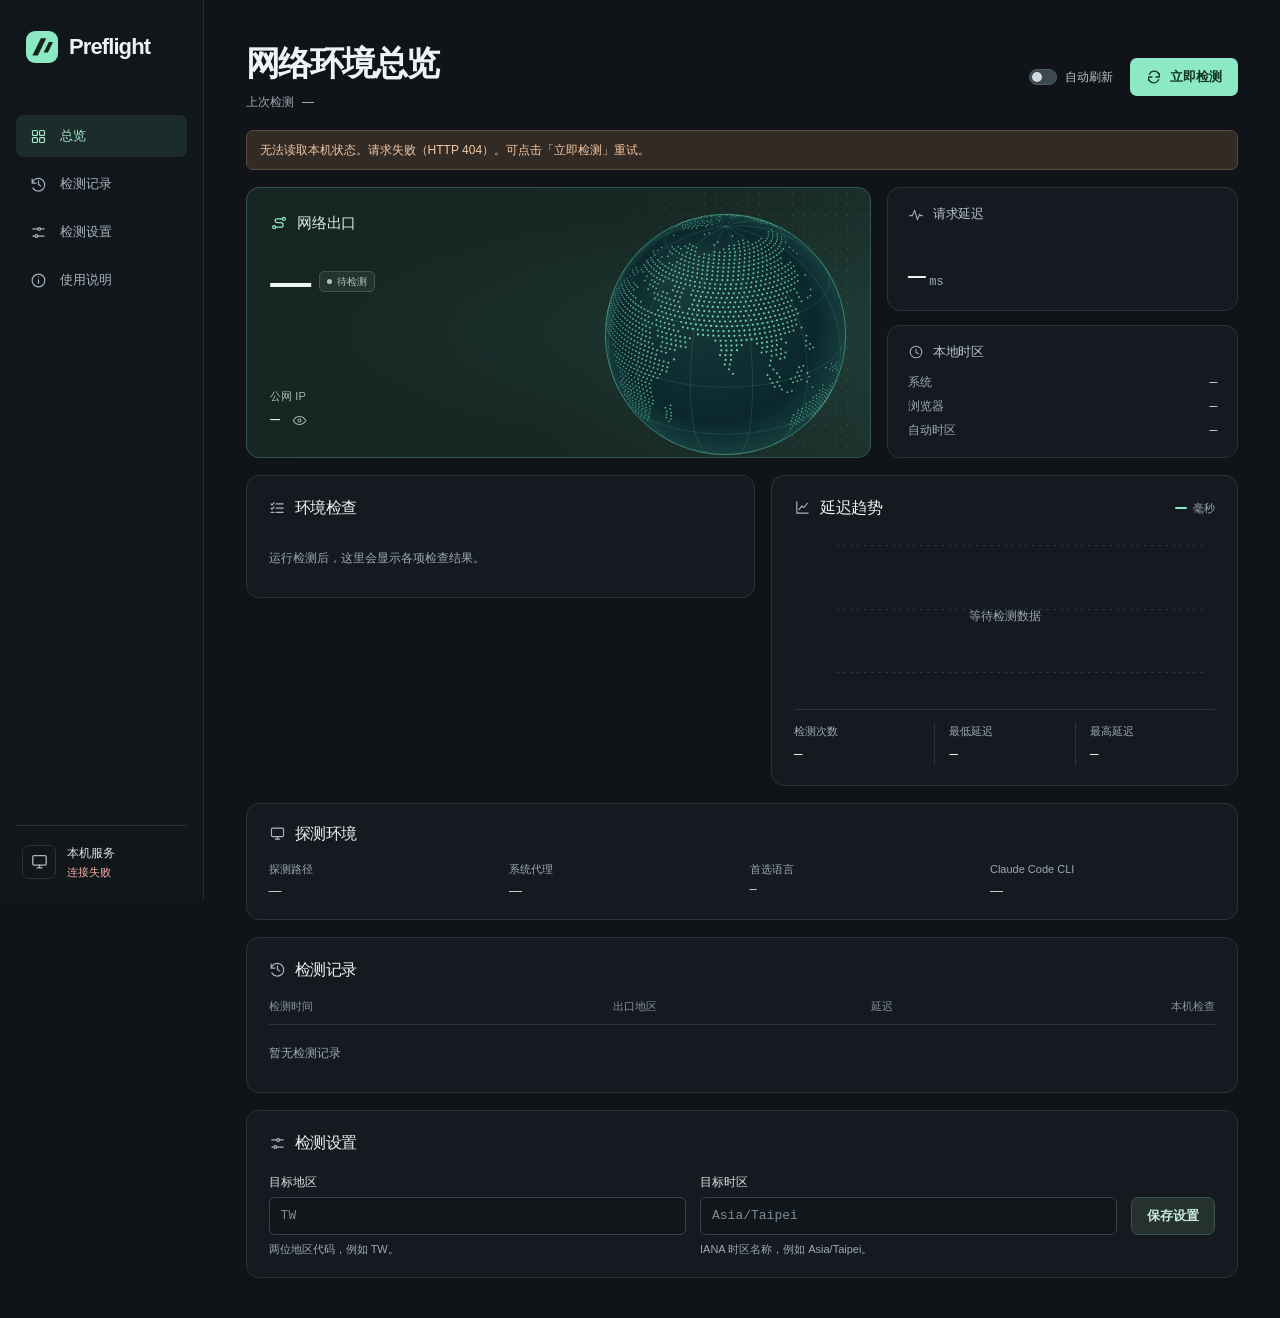
==== preflight/static/index.html @ b9a5bc76 "Build local macOS network preflight dashboard and project site" ====
<!doctype html>
<html lang="zh-Hans">
<head>
  <meta charset="utf-8">
  <meta name="viewport" content="width=device-width, initial-scale=1">
  <meta name="color-scheme" content="dark">
  <meta name="theme-color" content="#101418">
  <title>Preflight · 网络环境总览</title>
  <link rel="stylesheet" href="styles.css">
  <script src="globe.js" defer></script>
  <script src="app.js" defer></script>
</head>
<body>
<a class="skip-link" href="#overview">跳到总览</a>
<svg xmlns="http://www.w3.org/2000/svg" class="icon-defs" aria-hidden="true" focusable="false">
  <defs>
    <symbol id="i-mark" viewBox="0 0 32 32"><path d="M5 25.7 14.7 6h6.2l-9.6 19.7Zm12.9-3.3 5.9-12h4.8l-5.8 12Z" fill="currentColor"/></symbol>
    <symbol id="i-grid" viewBox="0 0 24 24"><rect x="3.5" y="3.5" width="7" height="7" rx="1.5"/><rect x="13.5" y="3.5" width="7" height="7" rx="1.5"/><rect x="3.5" y="13.5" width="7" height="7" rx="1.5"/><rect x="13.5" y="13.5" width="7" height="7" rx="1.5"/></symbol>
    <symbol id="i-history" viewBox="0 0 24 24"><path d="M3.1 10a9 9 0 1 1 .9 6.8M3 4.5V10h5.5M12 7v5l3 2"/></symbol>
    <symbol id="i-tune" viewBox="0 0 24 24"><path d="M4 7h7m4 0h5M4 17h3m4 0h9"/><circle cx="13" cy="7" r="2"/><circle cx="9" cy="17" r="2"/></symbol>
    <symbol id="i-refresh" viewBox="0 0 24 24"><path d="M20 7v5h-5M4 17v-5h5"/><path d="M5 8a8 8 0 0 1 13.4-2l1.6 2M19 16A8 8 0 0 1 5.6 18L4 16"/></symbol>
    <symbol id="i-route" viewBox="0 0 24 24"><circle cx="5.5" cy="17.5" r="2"/><circle cx="18.5" cy="6.5" r="2"/><path d="M7.5 17.5h7a3 3 0 0 0 0-6h-5a2.5 2.5 0 0 1 0-5h7"/></symbol>
    <symbol id="i-pulse" viewBox="0 0 24 24"><path d="M2.5 13h4L10 5l4 14 3.5-8 1.5 2h2.5"/></symbol>
    <symbol id="i-time" viewBox="0 0 24 24"><circle cx="12" cy="12" r="8.7"/><path d="M12 7.5v5l3.4 2"/></symbol>
    <symbol id="i-monitor" viewBox="0 0 24 24"><rect x="3.5" y="4.5" width="17" height="12" rx="1.7"/><path d="M9 20h6m-3-3.5V20"/></symbol>
    <symbol id="i-list" viewBox="0 0 24 24"><path d="m3 7 1.4 1.5L7 5m3 2h10M3 13l1.4 1.5L7 11m3 2h10M3 19h4m3 0h10"/></symbol>
    <symbol id="i-chart" viewBox="0 0 24 24"><path d="M4 4v16h16M7 15l4-5 3 2 5-6"/></symbol>
    <symbol id="i-eye" viewBox="0 0 24 24"><path d="M2 12s3.5-6.5 10-6.5S22 12 22 12s-3.5 6.5-10 6.5S2 12 2 12Z"/><circle cx="12" cy="12" r="2.5"/></symbol>
    <symbol id="i-eye-off" viewBox="0 0 24 24"><path d="m3 3 18 18M10.6 5.6c.5-.1.9-.1 1.4-.1 6.5 0 10 6.5 10 6.5a19 19 0 0 1-3.1 3.9M6 6.9A20 20 0 0 0 2 12s3.5 6.5 10 6.5c1.9 0 3.5-.5 5-1.4"/></symbol>
    <symbol id="i-info" viewBox="0 0 24 24"><circle cx="12" cy="12" r="9"/><path d="M12 11v5m0-9v.2"/></symbol>
    <symbol id="i-chevron" viewBox="0 0 24 24"><path d="m9 6 6 6-6 6"/></symbol>
  </defs>
</svg>

<div class="shell">
  <aside class="sidebar" aria-label="主侧栏">
    <a href="#overview" class="brand" aria-label="Preflight 总览">
      <span class="brand-mark"><svg aria-hidden="true"><use href="#i-mark"/></svg></span>
      <span>Preflight</span>
    </a>
    <nav class="primary-nav" aria-label="主导航">
      <a class="nav-link is-active" href="#overview" aria-current="location"><svg class="icon" aria-hidden="true"><use href="#i-grid"/></svg><span>总览</span></a>
      <a class="nav-link" href="#history"><svg class="icon" aria-hidden="true"><use href="#i-history"/></svg><span>检测记录</span></a>
      <a id="settings-button" class="nav-link" href="#settings"><svg class="icon" aria-hidden="true"><use href="#i-tune"/></svg><span>检测设置</span></a>
      <a class="nav-link about-link" href="/about/"><svg class="icon" aria-hidden="true"><use href="#i-info"/></svg><span>使用说明</span></a>
    </nav>
    <div class="local-state"><span class="local-icon"><svg class="icon" aria-hidden="true"><use href="#i-monitor"/></svg></span><div><strong>本机服务</strong><span id="service-state" role="status">等待连接</span></div></div>
  </aside>
  <main class="content" id="overview" tabindex="-1">
    <div class="page-intro">
      <div class="headline"><h1>网络环境总览</h1><p class="updated">上次检测 <time id="last-updated">—</time></p></div>
      <div class="intro-actions">
        <label class="switch-control" for="auto-refresh"><input type="checkbox" id="auto-refresh" role="switch"><span class="switch-track" aria-hidden="true"></span><span>自动刷新</span></label>
        <button id="refresh-button" class="button primary-button" type="button"><svg class="icon" aria-hidden="true"><use href="#i-refresh"/></svg><span>立即检测</span></button>
      </div>
    </div>

    <p id="app-notice" class="app-notice" role="alert" hidden></p>
    <div class="metrics-grid">
      <section class="exit-card panel" aria-labelledby="exit-heading">
        <div class="hero-copy">
          <h2 id="exit-heading" class="card-title"><svg class="icon" aria-hidden="true"><use href="#i-route"/></svg>网络出口</h2>
          <div class="exit-reading"><div id="exit-country" class="country-value">—</div><span id="hero-status" class="status-pill" data-tone="neutral">待检测</span></div>
          <div class="ip-block"><span class="field-caption">公网 IP</span><div class="ip-line"><span id="exit-ip">—</span><button id="ip-toggle" type="button" class="icon-button" aria-label="显示完整 IP" aria-pressed="false" title="显示或隐藏完整 IP"><svg class="icon eye-open" aria-hidden="true"><use href="#i-eye"/></svg><svg class="icon eye-closed" aria-hidden="true"><use href="#i-eye-off"/></svg></button></div></div>
          <p id="exit-detail" class="exit-detail"></p>
        </div>
        <div class="globe-wrap"><canvas id="route-globe" width="280" height="230" role="img" aria-label="网络出口的参考位置"></canvas></div>
      </section>
      <div class="side-metrics">
        <section class="small-metric panel latency-panel" aria-labelledby="latency-heading">
          <h2 id="latency-heading" class="card-title"><svg class="icon" aria-hidden="true"><use href="#i-pulse"/></svg>请求延迟</h2>
          <div class="latency-line"><div class="metric-reading"><strong id="latency-value">—</strong><span>ms</span></div><small id="latency-detail"></small></div>
        </section>
        <section class="small-metric panel time-panel" aria-labelledby="time-heading">
          <h2 id="time-heading" class="card-title"><svg class="icon" aria-hidden="true"><use href="#i-time"/></svg>本地时区</h2>
          <dl class="zone-grid"><div><dt>系统</dt><dd id="system-timezone">—</dd></div><div><dt>浏览器</dt><dd id="browser-timezone">—</dd></div><div><dt>自动时区</dt><dd id="auto-timezone">—</dd></div></dl>
        </section>
      </div>
    </div>

    <div class="analysis-grid">
      <section class="panel result-panel" aria-labelledby="checks-heading">
        <div class="panel-heading"><h2 id="checks-heading" class="section-title"><svg class="icon" aria-hidden="true"><use href="#i-list"/></svg>环境检查</h2><span id="checks-summary" class="panel-meta" aria-live="polite"></span></div>
        <div id="checks-list" class="checks-list"><p class="empty-copy">运行检测后，这里会显示各项检查结果。</p></div>
      </section>
      <section class="panel trend-panel" aria-labelledby="trend-heading">
        <div class="panel-heading"><h2 id="trend-heading" class="section-title"><svg class="icon" aria-hidden="true"><use href="#i-chart"/></svg>延迟趋势</h2><span class="chart-key">毫秒</span></div>
        <div class="chart-wrap"><canvas id="history-chart" width="600" height="185" role="img" aria-label="历史请求延迟趋势，详细数据见检测记录"></canvas><span id="history-empty" class="chart-empty">等待检测数据</span></div>
        <dl class="chart-stats"><div><dt>检测次数</dt><dd id="history-count">—</dd></div><div><dt>最低延迟</dt><dd id="history-low">—</dd></div><div><dt>最高延迟</dt><dd id="history-high">—</dd></div></dl>
      </section>
    </div>

    <section class="panel context-panel" aria-labelledby="context-heading">
      <div class="panel-heading"><h2 id="context-heading" class="section-title"><svg class="icon" aria-hidden="true"><use href="#i-monitor"/></svg>探测环境</h2></div>
      <dl class="context-grid"><div><dt>探测路径</dt><dd id="route-detail">—</dd></div><div><dt>系统代理</dt><dd id="proxy-detail">—</dd></div><div><dt>首选语言</dt><dd id="language-detail">—</dd></div><div><dt>Claude Code CLI</dt><dd id="cli-detail">—</dd></div></dl>
    </section>
    <section id="history" class="panel history-panel" aria-labelledby="history-heading">
      <div class="panel-heading"><h2 id="history-heading" class="section-title"><svg class="icon" aria-hidden="true"><use href="#i-history"/></svg>检测记录</h2><span id="history-summary" class="panel-meta"></span></div>
      <div class="history-table"><div class="history-table-head" aria-hidden="true"><span>检测时间</span><span>出口地区</span><span>延迟</span><span>本机检查</span></div><div id="history-list" aria-label="检测记录"><p class="empty-copy">暂无检测记录</p></div></div>
    </section>
    <section id="settings" class="panel settings-panel" aria-labelledby="settings-heading">
      <div class="panel-heading"><h2 id="settings-heading" class="section-title"><svg class="icon" aria-hidden="true"><use href="#i-tune"/></svg>检测设置</h2></div>
      <form id="settings-form" class="settings-form">
        <div class="form-field"><label for="target-input">目标地区</label><input id="target-input" name="country" maxlength="2" pattern="[A-Za-z]{2}" placeholder="TW" autocomplete="off" autocapitalize="characters" spellcheck="false" required aria-describedby="country-help"><small id="country-help">两位地区代码，例如 TW。</small></div>
        <div class="form-field"><label for="timezone-input">目标时区</label><input id="timezone-input" name="timezone" placeholder="Asia/Taipei" autocomplete="off" autocapitalize="off" spellcheck="false" required aria-describedby="timezone-help"><small id="timezone-help">IANA 时区名称，例如 Asia/Taipei。</small></div>
        <button class="button secondary-button" type="submit">保存设置</button>
      </form>
      <p id="settings-status" class="settings-status" role="status"></p>
    </section>
  </main>
</div>
</body>
</html>
---- preflight/static/styles.css ----
:root {
  color-scheme: dark;
  --surface: #151a20;
  --canvas: #101419;
  --border: #2a323a;
  --muted: #9ca9b3;
  --faint: #85929e;
  --ink: #edf2f3;
  --mint: #8ce8c5;
  --cyan: #81c9d4;
  --mono: "SFMono-Regular", "SF Mono", Menlo, Consolas, monospace;
  --sans: Inter, -apple-system, BlinkMacSystemFont, "PingFang SC", "Microsoft YaHei", sans-serif;
}
* { box-sizing: border-box; }
[hidden] { display: none !important; }
html { min-width: 300px; scroll-behavior: smooth; scroll-padding: 24px; }
body { margin: 0; background: var(--canvas); color: var(--ink); font-family: var(--sans); font-size: 14px; line-height: 1.5; -webkit-font-smoothing: antialiased; }
a { color: inherit; text-decoration: none; }
button, input { font: inherit; }
button, label[for="auto-refresh"] { -webkit-tap-highlight-color: transparent; }
button { cursor: pointer; }
button:disabled { cursor: progress; opacity: .58; }
:focus-visible { outline: 2px solid var(--mint); outline-offset: 4px; }
h1, h2, p, dl, dd { margin: 0; }
::selection { background: #83dfc3; color: #101a17; }
.skip-link { position: fixed; z-index: 99; top: 10px; left: 12px; padding: 6px 15px; color: #11261e; background: var(--mint); transform: translateY(-160%); border-radius: 4px; }
.skip-link:focus { transform: translateY(0); }
.icon-defs { position: absolute; width: 0; height: 0; overflow: hidden; }
.icon { display: inline-block; width: 19px; height: 19px; flex: 0 0 auto; fill: none; stroke: currentColor; stroke-width: 1.65; stroke-linecap: round; stroke-linejoin: round; }
.shell { min-height: 100vh; display: grid; grid-template-columns: 204px minmax(0, 1fr); align-items: start; }
.sidebar { position: sticky; top: 0; display: flex; flex-direction: column; height: 100vh; height: 100dvh; padding: 31px 16px 20px; background: #11161b; border-right: 1px solid #262e35; }
.brand { display: inline-flex; align-items: center; align-self: flex-start; gap: 11px; padding-left: 10px; font-size: 22px; font-weight: 690; letter-spacing: -.9px; line-height: 32px; }
.brand-mark { display: grid; width: 32px; height: 32px; place-items: center; color: #15251e; background: var(--mint); border-radius: 9px; }
.brand-mark svg { width: 28px; height: 28px; }
.primary-nav { display: grid; gap: 6px; margin-top: 52px; }
.nav-link { position: relative; display: flex; align-items: center; gap: 13px; min-height: 42px; padding: 10px 14px; border-radius: 7px; color: #a7b3bc; font-size: 13px; font-weight: 510; transition: background .15s, color .15s; }
.nav-link .icon { width: 17px; height: 17px; }
.nav-link:hover { color: var(--ink); background: #1a2127; }
.nav-link[aria-current="location"], .nav-link[aria-current="page"], .nav-link.is-active { background: #1c2c2a; color: #a1ecd1; }
.local-state { display: flex; gap: 11px; align-items: center; margin-top: auto; padding: 18px 6px 0; border-top: 1px solid var(--border); }
.local-icon { display: grid; place-items: center; width: 34px; height: 34px; border: 1px solid var(--border); border-radius: 7px; color: #aab7bc; }
.local-state strong, .local-state div > span { display: block; }
.local-state strong { font-size: 12px; font-weight: 550; color: #dbe2e5; }
.local-state div > span { color: var(--muted); font-size: 11px; margin-top: 2px; }
.content { width: 100%; max-width: 1570px; margin: 0 auto; padding: 43px clamp(22px, 3.25vw, 57px) 46px; min-width: 0; }
.page-intro { display: flex; justify-content: space-between; align-items: center; gap: 18px; margin-bottom: 27px; }
h1 { font-size: clamp(28px, 2.65vw, 40px); font-weight: 615; letter-spacing: -.055em; line-height: 1.22; }
.updated { font-size: 12px; color: var(--muted); margin-top: 9px; }
.updated time { margin-left: 5px; font-variant-numeric: tabular-nums; color: #b5bfc5; }
.intro-actions { display: flex; align-items: center; gap: 17px; }
.switch-control { position: relative; display: inline-flex; align-items: center; gap: 8px; color: #b9c3c8; font-size: 12px; white-space: nowrap; cursor: pointer; }
.switch-control input { position: absolute; opacity: 0; width: 1px; height: 1px; }
.switch-track { display: inline-flex; align-items: center; width: 28px; height: 16px; border: 1px solid #4e5d67; padding: 2px; background: #3d474f; border-radius: 20px; transition: background .15s; }
.switch-track::before { width: 10px; height: 10px; content: ""; border-radius: 50%; background: #d1dade; transition: transform .15s; }
.switch-control input:checked + .switch-track { background: var(--mint); border-color: var(--mint); }
.switch-control input:checked + .switch-track::before { transform: translateX(11px); background: #173c30; }
.switch-control input:focus-visible + .switch-track { outline: 2px solid var(--mint); outline-offset: 3px; }
.button { min-height: 38px; display: inline-flex; align-items: center; justify-content: center; gap: 8px; padding: 8px 15px; border: 1px solid transparent; border-radius: 7px; font-weight: 600; font-size: 13px; white-space: nowrap; transition: background .15s; }
.button .icon { width: 16px; height: 16px; stroke-width: 1.9; }
.primary-button { background: var(--mint); color: #123427; }
.primary-button:hover:not(:disabled) { background: #a4f4d7; }
.primary-button[aria-busy="true"] .icon { animation: rotate 1.25s linear infinite; }
@keyframes rotate { to { transform: rotate(360deg); } }
.panel { min-width: 0; border: 1px solid var(--border); border-radius: 13px; background: var(--surface); }
.metrics-grid { display: grid; grid-template-columns: minmax(0, 1.78fr) minmax(240px, 1fr); gap: 16px; }
.exit-card { overflow: hidden; isolation: isolate; position: relative; min-height: 260px; display: flex; align-items: stretch; border-color: #33534d; background: radial-gradient(ellipse at 90% 53%, #21443d88, transparent 64%), linear-gradient(112deg, #172522, #172723 55%, #1c322d); }
.hero-copy { position: relative; z-index: 2; width: 56%; min-width: 0; padding: clamp(18px, 1.85vw, 31px); display: flex; flex-direction: column; align-items: flex-start; }
.card-title, .section-title { display: flex; align-items: center; font-size: 15px; font-weight: 570; letter-spacing: -.025em; line-height: 1.45; }
.card-title { gap: 9px; }
.card-title .icon { width: 18px; height: 18px; color: #96aab0; }
.exit-card .card-title { color: #dceae4; }
.exit-card .card-title .icon { color: var(--mint); }
.exit-reading { display: flex; align-items: center; flex-wrap: wrap; column-gap: 10px; row-gap: 6px; margin-top: 24px; }
.country-value { max-width: 100%; font-size: clamp(35px, 3.2vw, 56px); font-weight: 610; letter-spacing: -.055em; line-height: 1.18; overflow-wrap: anywhere; }
.status-pill { display: inline-flex; align-items: center; gap: 5px; padding: 3px 7px; border-radius: 5px; font-size: 10px; font-weight: 550; color: #b0bdb8; background: #21352e; border: 1px solid currentColor; line-height: 1.3; }
.status-pill::before, .chart-key::before { content: ""; flex: none; width: 5px; height: 5px; border-radius: 50%; background: currentColor; }
.status-pill[data-tone="good"] { border-color: #386f59; color: #9df0c4; background: #203d31; }
.status-pill[data-tone="warn"] { border-color: #665841; color: #efc583; background: #342e24; }
.status-pill[data-tone="bad"] { border-color: #6b4848; color: #f5aaa2; background: #3b2d2d; }
.status-pill[data-tone="neutral"] { border-color: #42584d; }
.ip-block { margin-top: auto; padding-top: 15px; }
.field-caption { display: block; color: #a1b9ae; font-size: 11px; }
.ip-line { display: flex; align-items: center; gap: 7px; margin-top: 2px; min-height: 24px; }
#exit-ip { font: 500 clamp(13px, 1.27vw, 18px)/1.45 var(--mono); letter-spacing: -.035em; overflow-wrap: anywhere; color: #e8f2ed; }
.icon-button { width: 27px; height: 27px; padding: 4px; flex-shrink: 0; display: inline-grid; place-items: center; background: transparent; color: #99b2a7; border: 1px solid transparent; border-radius: 5px; }
.icon-button:hover { background: #253e34; color: var(--mint); }
.icon-button .icon { width: 15px; height: 15px; }
.icon-button .eye-closed, .icon-button[aria-pressed="true"] .eye-open { display: none; }
.icon-button[aria-pressed="true"] .eye-closed { display: inline-block; }
.exit-detail { margin-top: 4px; font-size: 11px; line-height: 1.55; color: #a1b9ae; overflow-wrap: anywhere; }
.exit-detail:empty { display: none; }
.globe-wrap { position: absolute; inset: 0 0 0 auto; width: 45%; display: grid; place-items: center; padding: 9px 8px 9px 0; pointer-events: none; }
.globe-wrap::before { content: ""; position: absolute; inset: 0; z-index: -1; opacity: .35; background-image: radial-gradient(#79b59a 0.65px, transparent 0.9px); background-size: 11px 11px; mask-image: linear-gradient(90deg, transparent, black 35%); }
#route-globe { display: block; width: 100%; height: 100%; max-height: 275px; }
.side-metrics { display: grid; grid-template-rows: minmax(0, 1fr) minmax(0, 1.08fr); gap: 14px; }
.small-metric { display: flex; flex-direction: column; justify-content: space-between; padding: 17px 20px; }
.small-metric .card-title { font-size: 13px; color: #b5c1c9; }
.small-metric .card-title .icon { width: 16px; height: 16px; color: #9cabb4; }
.latency-line { margin-top: 9px; display: flex; align-items: baseline; justify-content: space-between; flex-wrap: wrap; gap: 3px 8px; }
.metric-reading { display: flex; gap: 6px; align-items: baseline; }
.metric-reading strong { font: 500 clamp(26px, 2.3vw, 37px)/1.1 var(--mono); letter-spacing: -.08em; }
.metric-reading span { color: var(--muted); font: 12px var(--mono); }
.latency-line small { font-size: 11px; color: var(--muted); overflow-wrap: anywhere; }
.zone-grid { display: grid; gap: 5px; margin-top: 11px; }
.zone-grid div { display: flex; align-items: baseline; justify-content: space-between; gap: 10px; min-width: 0; }
.zone-grid dt { color: var(--muted); font-size: 12px; flex: none; }
.zone-grid dd { font: 13px/1.4 var(--mono); overflow-wrap: anywhere; text-align: right; color: #d8e2e5; }
.analysis-grid { display: grid; grid-template-columns: minmax(0, 1.09fr) minmax(0, 1fr); gap: 16px; align-items: start; margin: 17px 0; }
.result-panel, .trend-panel, .history-panel, .settings-panel { padding: 20px 22px; }
.panel-heading { display: flex; align-items: center; justify-content: space-between; gap: 10px; min-height: 23px; }
.section-title { gap: 9px; white-space: nowrap; font-size: 16px; }
.section-title .icon { width: 17px; height: 17px; color: #a7b6bc; }
.panel-meta, .chart-key { color: var(--muted); font-size: 11px; text-align: right; }
.chart-key { display: inline-flex; align-items: center; gap: 6px; }
.chart-key::before { border-radius: 2px; width: 12px; height: 2px; background: var(--mint); }
.checks-list { margin-top: 11px; }
.check-row { display: grid; grid-template-columns: auto minmax(0, 1fr) auto; align-items: center; gap: 10px; padding: 11px 0; }
.check-row + .check-row { border-top: 1px solid #283038; }
.check-row:last-child { padding-bottom: 1px; }
.check-icon { display: inline-flex; align-items: center; justify-content: center; width: 28px; height: 28px; background: #20282e; color: #afbec4; border-radius: 6px; font-size: 13px; }
.check-icon svg { width: 15px; height: 15px; }
.check-copy { min-width: 0; }
.check-copy strong, .check-copy small { display: block; }
.check-copy strong { font-size: 13px; font-weight: 530; line-height: 1.4; color: #dae3e6; }
.check-copy small { color: var(--muted); font-size: 11px; line-height: 1.5; margin-top: 3px; overflow-wrap: anywhere; }
.check-state { font-size: 11px; line-height: 1.5; color: var(--muted); text-align: right; max-width: 105px; }
[data-tone="good"] .check-state, .check-state[data-tone="good"], .history-row [data-tone="good"] { color: var(--mint); }
[data-tone="warn"] .check-state, .check-state[data-tone="warn"], .history-row [data-tone="warn"] { color: #f1c788; }
[data-tone="bad"] .check-state, .check-state[data-tone="bad"], .history-row [data-tone="bad"] { color: #f2aba7; }
.check-row[data-tone="good"] .check-icon { color: #9fd9c3; background: #21312c; }
.check-row[data-tone="warn"] .check-icon { color: #e5c791; background: #322d25; }
.check-row[data-tone="bad"] .check-icon { color: #e5aaa7; background: #352a2a; }
.chart-wrap { position: relative; width: 100%; min-width: 0; margin-top: 16px; height: 162px; }
#history-chart { display: block; width: 100%; height: 100%; }
.chart-empty { position: absolute; inset: 0; display: grid; place-items: center; color: var(--muted); font-size: 12px; pointer-events: none; }
.chart-stats { display: grid; grid-template-columns: repeat(3,minmax(0, 1fr)); margin-top: 12px; border-top: 1px solid var(--border); padding-top: 13px; }
.chart-stats > div { padding-left: 14px; border-left: 1px solid var(--border); }
.chart-stats > div:first-child { padding-left: 0; border-left: none; }
.chart-stats dt { font-size: 11px; color: var(--muted); }
.chart-stats dd { font: 500 14px/1.4 var(--mono); margin-top: 5px; overflow-wrap: anywhere; }
.history-panel, .settings-panel { scroll-margin-top: 20px; margin-top: 17px; }
.history-table { margin-top: 17px; }
.history-table-head, .history-row { display: grid; grid-template-columns: minmax(0,1.35fr) minmax(0,1fr) minmax(0,.65fr) minmax(0,.7fr); align-items: center; gap: 12px; }
.history-table-head { padding: 0 0 10px; border-bottom: 1px solid var(--border); color: var(--faint); font-size: 11px; }
.history-row { padding: 11px 0; font-size: 12px; line-height: 1.5; overflow-wrap: anywhere; }
.history-row + .history-row { border-top: 1px solid #252e35; }
.history-row time, .history-row > :nth-child(3) { font-family: var(--mono); font-size: 11px; color: #c1cdd3; }
.history-table-head > :last-child, .history-row > :last-child { text-align: right; }
.empty-copy { margin: 0; padding: 19px 0 10px; color: var(--muted); font-size: 12px; }
.settings-form { display: flex; flex-wrap: wrap; align-items: flex-start; gap: 14px; margin-top: 18px; }
.form-field { flex: 1 1 180px; display: flex; flex-direction: column; gap: 6px; }
.form-field label { color: #d8e1e4; font-size: 12px; font-weight: 550; }
.form-field input { width: 100%; height: 38px; background: #11161b; border: 1px solid #36414a; border-radius: 6px; padding: 7px 11px; color: var(--ink); font: 13px var(--mono); }
.form-field input::placeholder { color: #7c8b96; opacity: 1; }
.form-field input:focus { border-color: var(--mint); }
.form-field small { font-size: 11px; color: var(--muted); }
.secondary-button { margin-top: 24px; background: #25312f; border-color: #3c5350; color: #c7e8dc; }
.secondary-button:hover { background: #2b4039; }
.settings-status { margin-top: 10px; font-size: 12px; color: var(--mint); }
.settings-status:empty { display: none; }
.settings-status[data-tone="bad"] { color: #f2aba7; }
@media (min-width: 1550px) {
  .shell { grid-template-columns: 224px minmax(0, 1fr); }
  .exit-card { min-height: 285px; }
  .chart-wrap { height: 190px; }
}
@media (max-width: 1120px) {
  .shell { grid-template-columns: 172px minmax(0, 1fr); }
  .sidebar { padding-inline: 12px; }
  .brand { font-size: 21px; }
  .content { padding: 32px 23px; }
  .metrics-grid { grid-template-columns: minmax(0, 1.58fr) minmax(218px, 1fr); }
  .hero-copy { padding: 21px; }
  .small-metric, .result-panel, .trend-panel, .history-panel, .settings-panel { padding: 17px; }
}
@media (max-width: 900px) {
  .shell { grid-template-columns: 66px minmax(0, 1fr); }
  .sidebar { align-items: stretch; padding: 24px 8px 15px; }
  .brand { justify-content: center; align-self: stretch; padding: 0; }
  .brand > span:last-child, .nav-link span, .local-state > div { position: absolute; width: 1px; height: 1px; overflow: hidden; clip-path: inset(50%); }
  .nav-link { justify-content: center; padding: 11px 4px; }
  .local-state { padding: 15px 0 0; justify-content: center; }
  .local-icon { width: 30px; height: 30px; }
}
@media (max-width: 710px) {
  html { scroll-padding-top: 70px; }
  .shell { display: block; }
  .sidebar { position: sticky; z-index: 8; height: auto; padding: 10px 15px; flex-direction: row; align-items: center; justify-content: space-between; gap: 12px; border-right: none; border-bottom: 1px solid var(--border); background: #11161bf5; }
  .brand { gap: 7px; font-size: 18px; }
  .brand > span:last-child, .nav-link span { position: static; width: auto; height: auto; overflow: visible; clip-path: none; }
  .brand-mark { width: 27px; height: 27px; border-radius: 7px; }
  .brand-mark svg { width: 23px; height: 23px; }
  .primary-nav { display: flex; align-items: center; gap: 3px; margin: 0; }
  .nav-link { gap: 0; min-height: 33px; padding: 6px 8px; font-size: 12px; }
  .nav-link .icon, .local-state { display: none; }
  .content { padding: 25px 16px 30px; }
  .page-intro { margin-bottom: 18px; }
  h1 { font-size: 29px; }
  .intro-actions { gap: 10px; }
  .switch-control { gap: 5px; font-size: 11px; }
  .button { min-height: 35px; padding: 7px 10px; font-size: 12px; }
  .metrics-grid { grid-template-columns: 1fr; gap: 12px; }
  .exit-card { min-height: 232px; }
  .exit-reading { margin-top: 16px; }
  .country-value { font-size: 40px; }
  .globe-wrap { width: 45%; }
  .side-metrics { grid-template-columns: repeat(2,minmax(0,1fr)); grid-template-rows: none; gap: 10px; }
  .small-metric { padding: 14px; }
  .zone-grid { gap: 4px; }
  .zone-grid dt { font-size: 11px; }
  .zone-grid dd { font-size: 11px; }
  .analysis-grid { grid-template-columns: 1fr; gap: 12px; margin: 12px 0; }
  .history-panel, .settings-panel { margin-top: 12px; scroll-margin-top: 65px; }
}
@media (max-width: 440px) {
  .page-intro { align-items: flex-start; flex-wrap: wrap; gap: 13px; }
  .intro-actions { width: 100%; justify-content: space-between; }
  .brand { font-size: 17px; }
  .sidebar { padding-inline: 10px; }
  .content { padding-inline: 12px; }
  .hero-copy { padding: 16px; width: 59%; }
  .globe-wrap { width: 42%; padding-right: 1px; }
  .exit-card { min-height: 210px; }
  .country-value { font-size: 33px; }
  .metric-reading strong { font-size: 26px; }
  .small-metric { padding: 12px; }
  .zone-grid div { gap: 5px; }
  .history-table-head, .history-row { gap: 5px; grid-template-columns: minmax(0,1.18fr) minmax(0,.82fr) minmax(0,.65fr) minmax(0,.68fr); }
  .form-field { flex-basis: 100%; }
  .secondary-button { margin-top: 0; }
}
@media (prefers-reduced-motion: reduce) {
  html { scroll-behavior: auto; }
  *, *::before, *::after { animation-duration: .01ms !important; transition-duration: .01ms !important; }
}
.app-notice { margin: -8px 0 17px; color: #f5c7a2; background: #322a24; border: 1px solid #5c4940; padding: 10px 13px; border-radius: 7px; font-size: 12px; }
.context-panel { padding: 18px 22px; }
.context-grid { display: grid; grid-template-columns: repeat(4,minmax(0,1fr)); gap: 15px; margin-top: 16px; }
.context-grid dt { color: var(--muted); font-size: 11px; }
.context-grid dd { color: #d6e1e3; font-size: 13px; line-height: 1.5; margin-top: 4px; overflow-wrap: anywhere; }
#language-detail { font-family: var(--mono); font-size: 12px; }
.local-state div > span[data-tone="good"] { color: var(--mint); }
.local-state div > span[data-tone="bad"] { color: #eeaaa2; }
@media (max-width: 710px) {
  .context-panel { padding: 17px; }
  .context-grid { grid-template-columns: repeat(2,minmax(0,1fr)); }
}
@media (max-width: 520px) {
  .about-link span { position: absolute; width: 1px; height: 1px; overflow: hidden; clip-path: inset(50%); }
  .about-link .icon { display: block; width: 16px; height: 16px; }
}
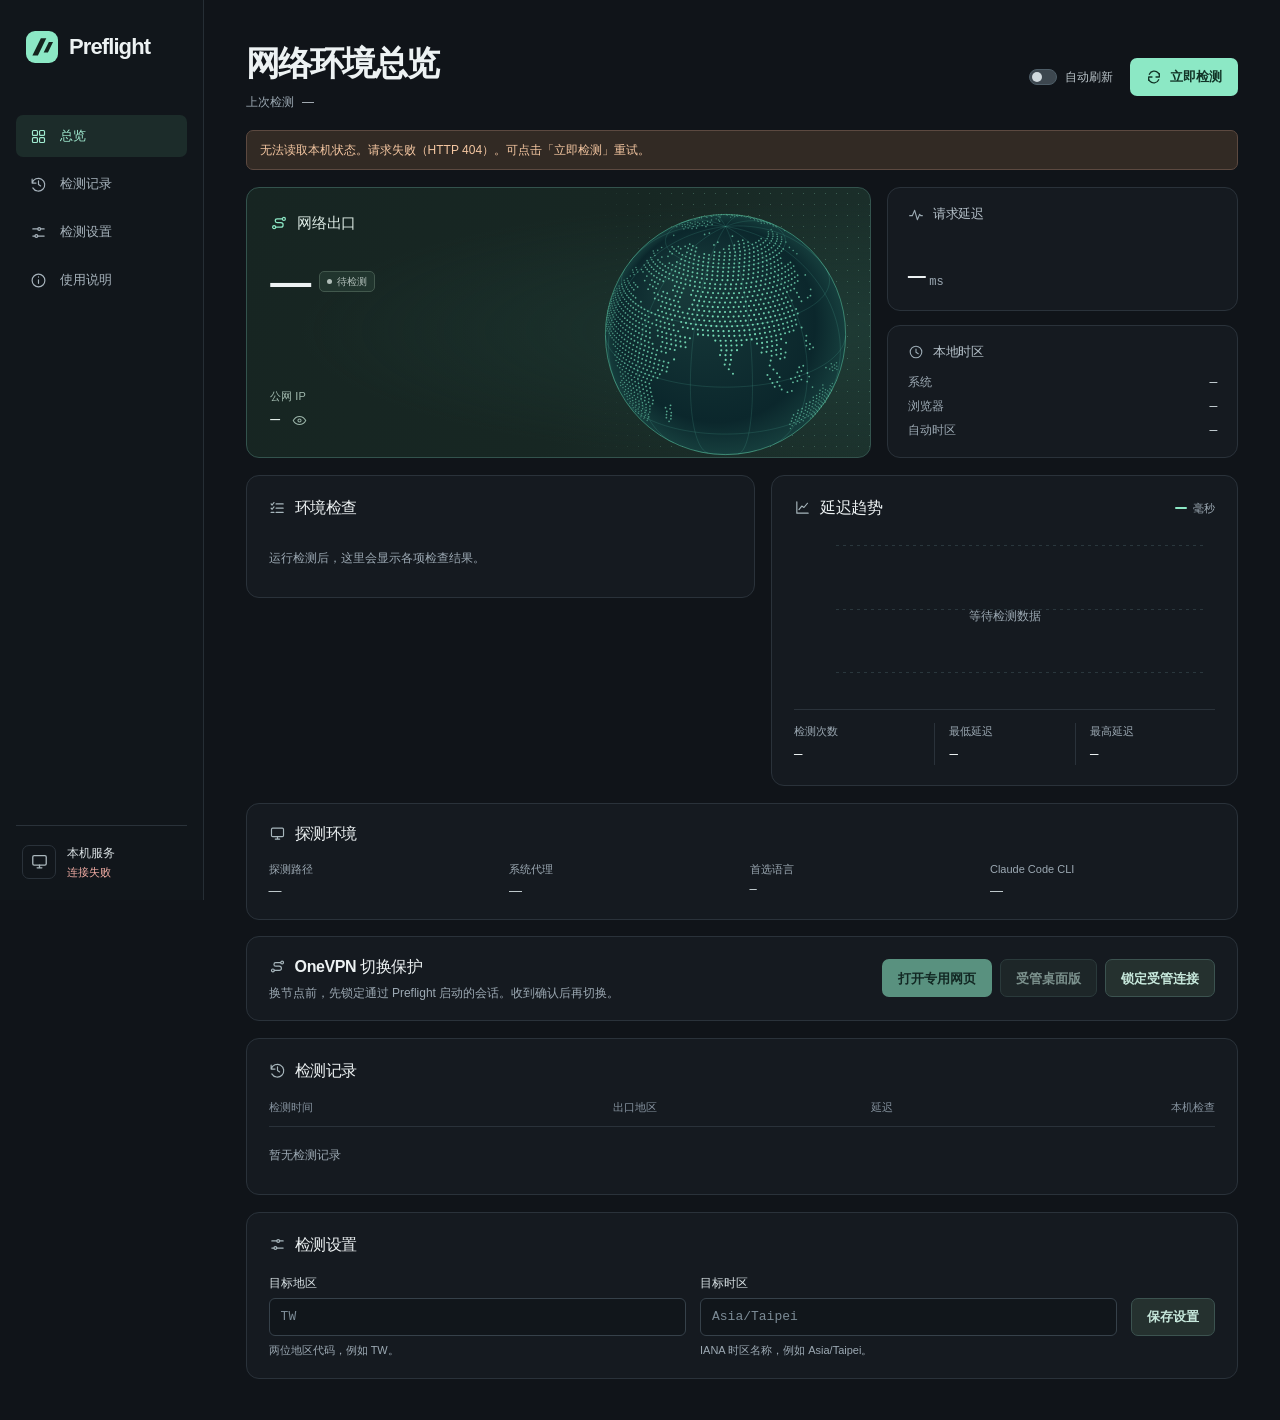
==== commit ab6be8b5: "Guard Claude desktop, web, and CLI traffic across OneVPN changes" ====
--- a/preflight/static/index.html
+++ b/preflight/static/index.html
@@ -94,6 +94,17 @@
       <div class="panel-heading"><h2 id="context-heading" class="section-title"><svg class="icon" aria-hidden="true"><use href="#i-monitor"/></svg>探测环境</h2></div>
       <dl class="context-grid"><div><dt>探测路径</dt><dd id="route-detail">—</dd></div><div><dt>系统代理</dt><dd id="proxy-detail">—</dd></div><div><dt>首选语言</dt><dd id="language-detail">—</dd></div><div><dt>Claude Code CLI</dt><dd id="cli-detail">—</dd></div></dl>
     </section>
+    <section class="panel guard-panel" aria-labelledby="guard-heading">
+      <div><h2 id="guard-heading" class="section-title"><svg class="icon" aria-hidden="true"><use href="#i-route"/></svg>OneVPN 切换保护</h2>
+        <p>换节点前，先锁定通过 Preflight 启动的会话。收到确认后再切换。</p>
+        <p id="guard-feedback" role="status" hidden></p></div>
+      <div class="guard-actions">
+        <button id="launch-web" type="button" class="button primary-button" disabled>打开专用网页</button>
+        <button id="launch-desktop" type="button" class="button secondary-button" disabled>受管桌面版</button>
+        <button id="guard-lock" type="button" class="button secondary-button">锁定受管连接</button>
+      </div>
+      <p id="launch-feedback" role="status" hidden></p>
+    </section>
     <section id="history" class="panel history-panel" aria-labelledby="history-heading">
       <div class="panel-heading"><h2 id="history-heading" class="section-title"><svg class="icon" aria-hidden="true"><use href="#i-history"/></svg>检测记录</h2><span id="history-summary" class="panel-meta"></span></div>
       <div class="history-table"><div class="history-table-head" aria-hidden="true"><span>检测时间</span><span>出口地区</span><span>延迟</span><span>本机检查</span></div><div id="history-list" aria-label="检测记录"><p class="empty-copy">暂无检测记录</p></div></div>
--- a/preflight/static/styles.css
+++ b/preflight/static/styles.css
@@ -249,3 +249,12 @@
   .about-link span { position: absolute; width: 1px; height: 1px; overflow: hidden; clip-path: inset(50%); }
   .about-link .icon { display: block; width: 16px; height: 16px; }
 }
+.guard-panel { display: flex; align-items: center; justify-content: space-between; gap: 20px; padding: 18px 22px; margin-top: 16px; }
+.guard-panel p { margin: 6px 0 0; color: var(--muted); font-size: 12px; }
+.guard-panel #guard-feedback { color: var(--ink); }
+@media (max-width: 640px) { .guard-panel { align-items: flex-start; flex-direction: column; gap: 12px; } }
+
+.guard-panel { flex-wrap: wrap; }
+.guard-actions { display: flex; flex-wrap: wrap; gap: 8px; }
+.guard-actions .secondary-button { margin-top: 0; }
+.guard-panel #launch-feedback { flex-basis: 100%; margin: 0; color: var(--ink); white-space: pre-line; }
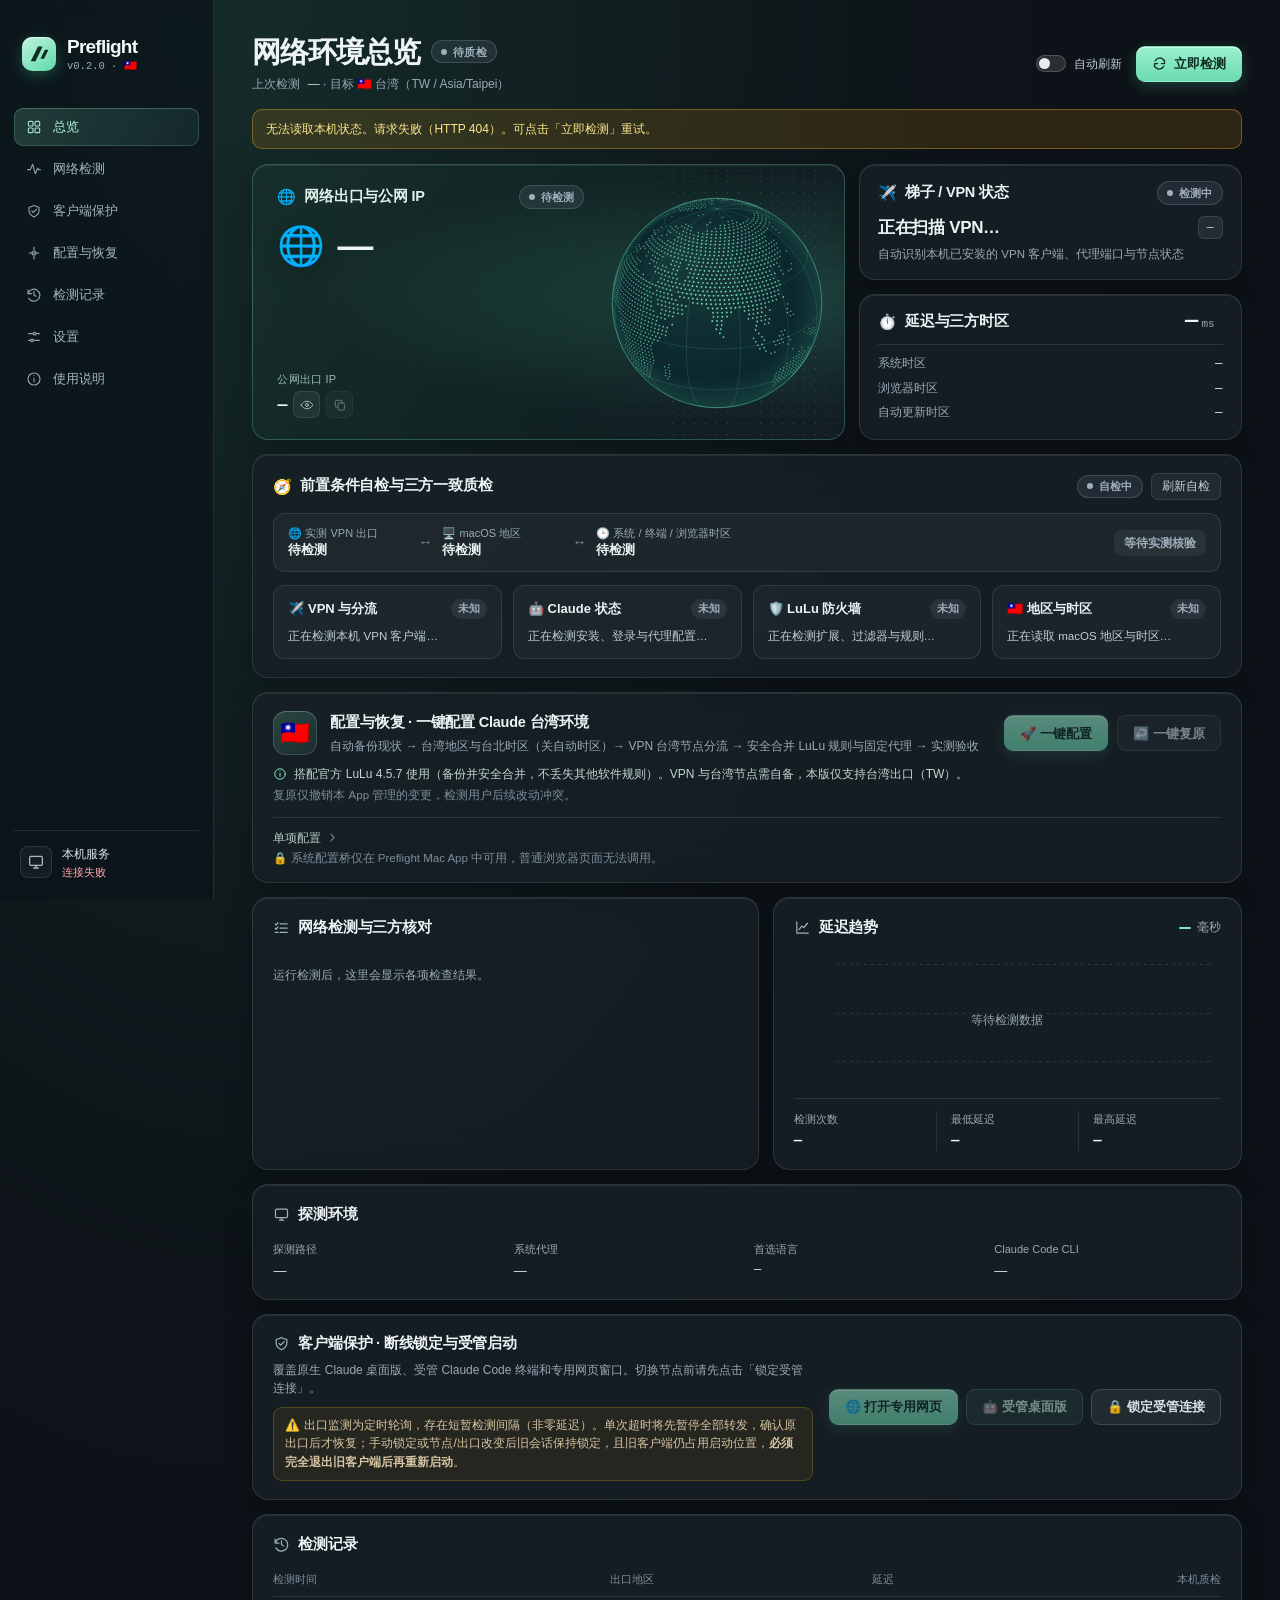
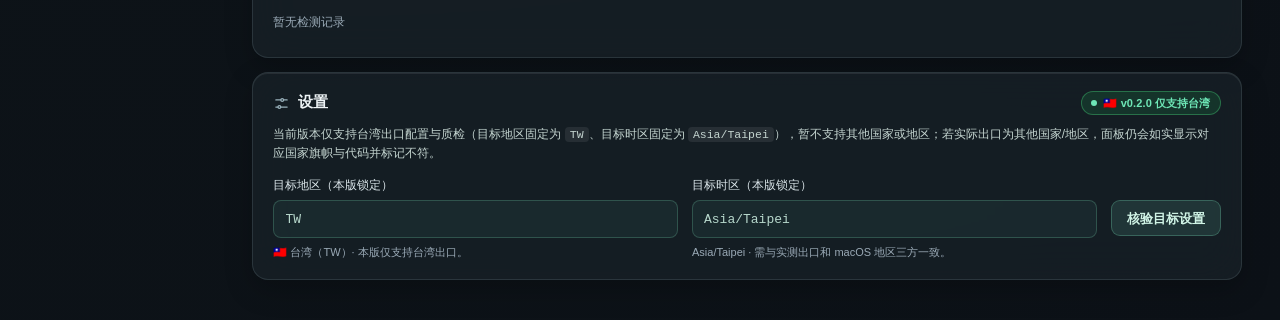
==== commit d5b9e048: "Release Preflight v0.2.0 Mac App with one-click TW setup, LuLu merge-import, VPN detection, and read" ====
--- a/preflight/static/index.html
+++ b/preflight/static/index.html
@@ -4,9 +4,10 @@
   <meta charset="utf-8">
   <meta name="viewport" content="width=device-width, initial-scale=1">
   <meta name="color-scheme" content="dark">
-  <meta name="theme-color" content="#101418">
-  <title>Preflight · 网络环境总览</title>
+  <meta name="theme-color" content="#0d1318">
+  <title>Preflight · Mac 网络环境与 Claude 保护</title>
   <link rel="stylesheet" href="styles.css">
+  <script src="native-setup.js" defer></script>
   <script src="globe.js" defer></script>
   <script src="app.js" defer></script>
 </head>
@@ -27,8 +28,12 @@
     <symbol id="i-chart" viewBox="0 0 24 24"><path d="M4 4v16h16M7 15l4-5 3 2 5-6"/></symbol>
     <symbol id="i-eye" viewBox="0 0 24 24"><path d="M2 12s3.5-6.5 10-6.5S22 12 22 12s-3.5 6.5-10 6.5S2 12 2 12Z"/><circle cx="12" cy="12" r="2.5"/></symbol>
     <symbol id="i-eye-off" viewBox="0 0 24 24"><path d="m3 3 18 18M10.6 5.6c.5-.1.9-.1 1.4-.1 6.5 0 10 6.5 10 6.5a19 19 0 0 1-3.1 3.9M6 6.9A20 20 0 0 0 2 12s3.5 6.5 10 6.5c1.9 0 3.5-.5 5-1.4"/></symbol>
+    <symbol id="i-copy" viewBox="0 0 24 24"><rect x="8.5" y="8.5" width="11" height="12" rx="2"/><path d="M15.5 8.5V6a2 2 0 0 0-2-2H6a2 2 0 0 0-2 2v7.5a2 2 0 0 0 2 2h2.5"/></symbol>
     <symbol id="i-info" viewBox="0 0 24 24"><circle cx="12" cy="12" r="9"/><path d="M12 11v5m0-9v.2"/></symbol>
+    <symbol id="i-world" viewBox="0 0 24 24"><circle cx="12" cy="12" r="8.5"/><ellipse cx="12" cy="12" rx="3.7" ry="8.5"/><path d="M3.5 12h17"/></symbol>
+    <symbol id="i-shield" viewBox="0 0 24 24"><path d="M12 3.5c2 1.5 4.8 2.4 7.5 2.8v5.5c0 4.2-2.4 6.8-7.5 9.1-5.1-2.3-7.5-4.9-7.5-9.1V6.3c2.7-.4 5.5-1.3 7.5-2.8Z"/><path d="m8.7 12 2.2 2.2 4.7-4.7"/></symbol>
     <symbol id="i-chevron" viewBox="0 0 24 24"><path d="m9 6 6 6-6 6"/></symbol>
+    <symbol id="i-sliders" viewBox="0 0 24 24"><path d="M12 3v4m0 10v4M5 12h14"/><circle cx="12" cy="12" r="3"/></symbol>
   </defs>
 </svg>
 
@@ -36,51 +41,197 @@
   <aside class="sidebar" aria-label="主侧栏">
     <a href="#overview" class="brand" aria-label="Preflight 总览">
       <span class="brand-mark"><svg aria-hidden="true"><use href="#i-mark"/></svg></span>
-      <span>Preflight</span>
+      <span class="brand-copy"><strong>Preflight</strong><small>v0.2.0 · 🇹🇼</small></span>
     </a>
     <nav class="primary-nav" aria-label="主导航">
-      <a class="nav-link is-active" href="#overview" aria-current="location"><svg class="icon" aria-hidden="true"><use href="#i-grid"/></svg><span>总览</span></a>
-      <a class="nav-link" href="#history"><svg class="icon" aria-hidden="true"><use href="#i-history"/></svg><span>检测记录</span></a>
-      <a id="settings-button" class="nav-link" href="#settings"><svg class="icon" aria-hidden="true"><use href="#i-tune"/></svg><span>检测设置</span></a>
-      <a class="nav-link about-link" href="/about/"><svg class="icon" aria-hidden="true"><use href="#i-info"/></svg><span>使用说明</span></a>
+      <a class="nav-link is-active" href="#overview" title="总览" aria-current="location"><svg class="icon" aria-hidden="true"><use href="#i-grid"/></svg><span>总览</span></a>
+      <a class="nav-link" href="#network-checks" title="网络检测"><svg class="icon" aria-hidden="true"><use href="#i-pulse"/></svg><span>网络检测</span></a>
+      <a class="nav-link" href="#clients" title="客户端保护"><svg class="icon" aria-hidden="true"><use href="#i-shield"/></svg><span>客户端保护</span></a>
+      <a class="nav-link setup-link" href="#mac-setup" title="配置与恢复"><svg class="icon" aria-hidden="true"><use href="#i-sliders"/></svg><span>配置与恢复</span></a>
+      <a class="nav-link" href="#history" title="检测记录"><svg class="icon" aria-hidden="true"><use href="#i-history"/></svg><span>检测记录</span></a>
+      <a id="settings-button" class="nav-link" href="#settings" title="设置"><svg class="icon" aria-hidden="true"><use href="#i-tune"/></svg><span>设置</span></a>
+      <a class="nav-link about-link" href="/about/" title="使用说明"><svg class="icon" aria-hidden="true"><use href="#i-info"/></svg><span>使用说明</span></a>
     </nav>
-    <div class="local-state"><span class="local-icon"><svg class="icon" aria-hidden="true"><use href="#i-monitor"/></svg></span><div><strong>本机服务</strong><span id="service-state" role="status">等待连接</span></div></div>
+    <div class="local-state">
+      <span class="local-icon"><svg class="icon" aria-hidden="true"><use href="#i-monitor"/></svg></span>
+      <div><strong>本机服务</strong><span id="service-state" role="status">等待连接</span></div>
+    </div>
   </aside>
+
   <main class="content" id="overview" tabindex="-1">
-    <div class="page-intro">
-      <div class="headline"><h1>网络环境总览</h1><p class="updated">上次检测 <time id="last-updated">—</time></p></div>
+    <header class="page-intro">
+      <div class="headline">
+        <div class="headline-row">
+          <h1>网络环境总览</h1>
+          <span id="alignment-badge" class="status-pill" data-tone="neutral">待质检</span>
+        </div>
+        <p class="updated">上次检测 <time id="last-updated">—</time> · 目标 🇹🇼 台湾（TW / Asia/Taipei）</p>
+      </div>
       <div class="intro-actions">
         <label class="switch-control" for="auto-refresh"><input type="checkbox" id="auto-refresh" role="switch"><span class="switch-track" aria-hidden="true"></span><span>自动刷新</span></label>
         <button id="refresh-button" class="button primary-button" type="button"><svg class="icon" aria-hidden="true"><use href="#i-refresh"/></svg><span>立即检测</span></button>
       </div>
-    </div>
+    </header>
 
     <p id="app-notice" class="app-notice" role="alert" hidden></p>
+
+    <!-- Hero Row: Network Exit + IP + VPN & Timezone -->
     <div class="metrics-grid">
-      <section class="exit-card panel" aria-labelledby="exit-heading">
+      <section class="exit-card panel glass-hero" aria-labelledby="exit-heading">
         <div class="hero-copy">
-          <h2 id="exit-heading" class="card-title"><svg class="icon" aria-hidden="true"><use href="#i-route"/></svg>网络出口</h2>
-          <div class="exit-reading"><div id="exit-country" class="country-value">—</div><span id="hero-status" class="status-pill" data-tone="neutral">待检测</span></div>
-          <div class="ip-block"><span class="field-caption">公网 IP</span><div class="ip-line"><span id="exit-ip">—</span><button id="ip-toggle" type="button" class="icon-button" aria-label="显示完整 IP" aria-pressed="false" title="显示或隐藏完整 IP"><svg class="icon eye-open" aria-hidden="true"><use href="#i-eye"/></svg><svg class="icon eye-closed" aria-hidden="true"><use href="#i-eye-off"/></svg></button></div></div>
+          <div class="card-head-row">
+            <h2 id="exit-heading" class="card-title"><span class="emoji-badge" aria-hidden="true">🌐</span>网络出口与公网 IP</h2>
+            <span id="hero-status" class="status-pill" data-tone="neutral">待检测</span>
+          </div>
+          <div class="exit-reading">
+            <span id="exit-flag" aria-hidden="true">🌐</span>
+            <div class="country-cluster">
+              <div id="exit-country" class="country-value">—</div>
+              <span id="exit-code" class="code-chip" hidden>—</span>
+            </div>
+          </div>
+          <div class="ip-block">
+            <span class="field-caption">公网出口 IP</span>
+            <div class="ip-line">
+              <span id="exit-ip">—</span>
+              <button id="ip-toggle" type="button" class="icon-button" aria-label="显示完整 IP" aria-pressed="false" title="显示或隐藏完整 IP"><svg class="icon eye-open" aria-hidden="true"><use href="#i-eye"/></svg><svg class="icon eye-closed" aria-hidden="true"><use href="#i-eye-off"/></svg></button>
+              <button id="ip-copy" type="button" class="icon-button" aria-label="复制 IP" title="复制公网 IP" disabled><svg class="icon" aria-hidden="true"><use href="#i-copy"/></svg></button>
+              <span id="ip-copy-hint" class="copy-hint" role="status" aria-live="polite"></span>
+            </div>
+          </div>
           <p id="exit-detail" class="exit-detail"></p>
         </div>
         <div class="globe-wrap"><canvas id="route-globe" width="280" height="230" role="img" aria-label="网络出口的参考位置"></canvas></div>
       </section>
+
       <div class="side-metrics">
-        <section class="small-metric panel latency-panel" aria-labelledby="latency-heading">
-          <h2 id="latency-heading" class="card-title"><svg class="icon" aria-hidden="true"><use href="#i-pulse"/></svg>请求延迟</h2>
-          <div class="latency-line"><div class="metric-reading"><strong id="latency-value">—</strong><span>ms</span></div><small id="latency-detail"></small></div>
+        <section class="small-metric panel vpn-card" aria-labelledby="vpn-heading">
+          <div class="card-head-row">
+            <h2 id="vpn-heading" class="card-title"><span class="emoji-badge" aria-hidden="true">✈️</span>梯子 / VPN 状态</h2>
+            <span id="vpn-status-pill" class="status-pill" data-tone="neutral">检测中</span>
+          </div>
+          <div class="vpn-main-line">
+            <strong id="vpn-app-name">正在扫描 VPN…</strong>
+            <span id="vpn-proxy-chip" class="mono-chip">—</span>
+          </div>
+          <p id="vpn-summary" class="metric-sub">自动识别本机已安装的 VPN 客户端、代理端口与节点状态</p>
         </section>
-        <section class="small-metric panel time-panel" aria-labelledby="time-heading">
-          <h2 id="time-heading" class="card-title"><svg class="icon" aria-hidden="true"><use href="#i-time"/></svg>本地时区</h2>
-          <dl class="zone-grid"><div><dt>系统</dt><dd id="system-timezone">—</dd></div><div><dt>浏览器</dt><dd id="browser-timezone">—</dd></div><div><dt>自动时区</dt><dd id="auto-timezone">—</dd></div></dl>
+
+        <section class="small-metric panel latency-time-card" aria-labelledby="time-heading">
+          <div class="dual-mini-head">
+            <h2 id="time-heading" class="card-title"><span class="emoji-badge" aria-hidden="true">⏱️</span>延迟与三方时区</h2>
+            <div class="latency-inline"><strong id="latency-value">—</strong><span>ms</span><small id="latency-detail"></small></div>
+          </div>
+          <dl class="zone-grid">
+            <div><dt>系统时区</dt><dd id="system-timezone">—</dd></div>
+            <div><dt>浏览器时区</dt><dd id="browser-timezone">—</dd></div>
+            <div><dt>自动更新时区</dt><dd id="auto-timezone">—</dd></div>
+          </dl>
         </section>
       </div>
     </div>
 
-    <div class="analysis-grid">
+    <!-- Prerequisite Self-Check Bento Grid -->
+    <section id="self-check" class="panel readiness-panel" aria-labelledby="readiness-heading">
+      <div class="panel-heading">
+        <h2 id="readiness-heading" class="section-title"><span class="emoji-badge" aria-hidden="true">🧭</span>前置条件自检与三方一致质检</h2>
+        <div class="readiness-meta">
+          <span id="readiness-overall" class="status-pill" data-tone="neutral">自检中</span>
+          <button id="readiness-refresh" type="button" class="mini-ghost-btn" title="重新自检所有前置条件">刷新自检</button>
+        </div>
+      </div>
+
+      <div class="triple-bar" id="triple-alignment" data-tone="neutral">
+        <div class="triple-item">
+          <span class="triple-label">🌐 实测 VPN 出口</span>
+          <strong id="tri-exit">待检测</strong>
+        </div>
+        <span class="triple-arrow" aria-hidden="true">↔</span>
+        <div class="triple-item">
+          <span class="triple-label">🖥️ macOS 地区</span>
+          <strong id="tri-region">待检测</strong>
+        </div>
+        <span class="triple-arrow" aria-hidden="true">↔</span>
+        <div class="triple-item">
+          <span class="triple-label">🕒 系统 / 终端 / 浏览器时区</span>
+          <strong id="tri-timezone">待检测</strong>
+        </div>
+        <span id="tri-verdict" class="triple-verdict">等待实测核验</span>
+      </div>
+
+      <div class="readiness-grid">
+        <article class="readiness-card" id="rc-vpn" data-tone="neutral">
+          <div class="rc-head"><span class="rc-title">✈️ VPN 与分流</span><span class="rc-badge" id="rc-vpn-badge">未知</span></div>
+          <ul class="rc-list" id="rc-vpn-list"><li>正在检测本机 VPN 客户端…</li></ul>
+        </article>
+        <article class="readiness-card" id="rc-claude" data-tone="neutral">
+          <div class="rc-head"><span class="rc-title">🤖 Claude 状态</span><span class="rc-badge" id="rc-claude-badge">未知</span></div>
+          <ul class="rc-list" id="rc-claude-list"><li>正在检测安装、登录与代理配置…</li></ul>
+        </article>
+        <article class="readiness-card" id="rc-lulu" data-tone="neutral">
+          <div class="rc-head"><span class="rc-title">🛡️ LuLu 防火墙</span><span class="rc-badge" id="rc-lulu-badge">未知</span></div>
+          <ul class="rc-list" id="rc-lulu-list"><li>正在检测扩展、过滤器与规则…</li></ul>
+        </article>
+        <article class="readiness-card" id="rc-region" data-tone="neutral">
+          <div class="rc-head"><span class="rc-title">🇹🇼 地区与时区</span><span class="rc-badge" id="rc-region-badge">未知</span></div>
+          <ul class="rc-list" id="rc-region-list"><li>正在读取 macOS 地区与时区…</li></ul>
+        </article>
+      </div>
+    </section>
+
+    <!-- One-Click Setup & Restore Section -->
+    <section id="mac-setup" class="panel setup-panel" aria-labelledby="setup-heading">
+      <div class="setup-overview">
+        <div class="setup-heading">
+          <span class="setup-flag" aria-hidden="true">🇹🇼</span>
+          <div>
+            <h2 id="setup-heading" class="section-title">配置与恢复 · 一键配置 Claude 台湾环境</h2>
+            <p>自动备份现状 → 台湾地区与台北时区（关自动时区）→ VPN 台湾节点分流 → 安全合并 LuLu 规则与固定代理 → 实测验收</p>
+          </div>
+        </div>
+        <div class="setup-controls">
+          <button id="configure-all" type="button" class="button primary-button" disabled>🚀 一键配置</button>
+          <button id="restore-configuration" type="button" class="button quiet-button" disabled title="按首次备份撤销本 App 所做的改动" aria-describedby="restore-help">↩️ 一键复原</button>
+        </div>
+      </div>
+
+      <div class="setup-notes">
+        <p class="vpn-note"><svg class="icon" aria-hidden="true"><use href="#i-info"/></svg>搭配官方 LuLu 4.5.7 使用（备份并安全合并，不丢失其他软件规则）。VPN 与台湾节点需自备，本版仅支持台湾出口（TW）。</p>
+        <p id="restore-help" class="setup-note">复原仅撤销本 App 管理的变更，检测用户后续改动冲突。</p>
+      </div>
+
+      <!-- Step-by-step live pipeline -->
+      <ol id="setup-pipeline" class="setup-pipeline" hidden></ol>
+
+      <details class="setup-details">
+        <summary>单项配置<svg class="icon" aria-hidden="true"><use href="#i-chevron"/></svg></summary>
+        <div class="setup-actions">
+          <button id="configure-taiwan" class="setup-action" type="button" disabled>
+            <span class="setup-icon">🇹🇼</span>
+            <span class="setup-text"><strong>台湾地区与台北时区</strong><small>设为 TW 与 Asia/Taipei，关闭自动更新时区，保留简体中文与字体。</small></span>
+            <svg class="icon action-chevron" aria-hidden="true"><use href="#i-chevron"/></svg>
+          </button>
+          <button id="configure-vpn" class="setup-action" type="button" disabled>
+            <span class="setup-icon">✈️</span>
+            <span class="setup-text"><strong>VPN 台湾节点与分流</strong><small>OneVPN 1.5.1 自动配置节点与 Claude 规则并实测 TW；其他 VPN 自动核验出口。</small></span>
+            <svg class="icon action-chevron" aria-hidden="true"><use href="#i-chevron"/></svg>
+          </button>
+          <button id="configure-firewall" class="setup-action" type="button" disabled>
+            <span class="setup-icon firewall-icon">🛡️</span>
+            <span class="setup-text"><strong>LuLu 规则、代理与监护</strong><small>安全合并导入 Claude 专用规则、安装固定代理描述文件并启用 Dock 监护。</small></span>
+            <svg class="icon action-chevron" aria-hidden="true"><use href="#i-chevron"/></svg>
+          </button>
+        </div>
+      </details>
+
+      <p id="setup-availability" class="setup-note">🔒 系统配置桥仅在 Preflight Mac App 中可用，普通浏览器页面无法调用。</p>
+      <p id="setup-feedback" role="status" aria-live="polite"></p>
+    </section>
+
+    <!-- Network Checks & Trend Section -->
+    <div class="analysis-grid" id="network-checks">
       <section class="panel result-panel" aria-labelledby="checks-heading">
-        <div class="panel-heading"><h2 id="checks-heading" class="section-title"><svg class="icon" aria-hidden="true"><use href="#i-list"/></svg>环境检查</h2><span id="checks-summary" class="panel-meta" aria-live="polite"></span></div>
+        <div class="panel-heading"><h2 id="checks-heading" class="section-title"><svg class="icon" aria-hidden="true"><use href="#i-list"/></svg>网络检测与三方核对</h2><span id="checks-summary" class="panel-meta" aria-live="polite"></span></div>
         <div id="checks-list" class="checks-list"><p class="empty-copy">运行检测后，这里会显示各项检查结果。</p></div>
       </section>
       <section class="panel trend-panel" aria-labelledby="trend-heading">
@@ -92,29 +243,58 @@
 
     <section class="panel context-panel" aria-labelledby="context-heading">
       <div class="panel-heading"><h2 id="context-heading" class="section-title"><svg class="icon" aria-hidden="true"><use href="#i-monitor"/></svg>探测环境</h2></div>
-      <dl class="context-grid"><div><dt>探测路径</dt><dd id="route-detail">—</dd></div><div><dt>系统代理</dt><dd id="proxy-detail">—</dd></div><div><dt>首选语言</dt><dd id="language-detail">—</dd></div><div><dt>Claude Code CLI</dt><dd id="cli-detail">—</dd></div></dl>
-    </section>
-    <section class="panel guard-panel" aria-labelledby="guard-heading">
-      <div><h2 id="guard-heading" class="section-title"><svg class="icon" aria-hidden="true"><use href="#i-route"/></svg>OneVPN 切换保护</h2>
-        <p>换节点前，先锁定通过 Preflight 启动的会话。收到确认后再切换。</p>
-        <p id="guard-feedback" role="status" hidden></p></div>
+      <dl class="context-grid">
+        <div><dt>探测路径</dt><dd id="route-detail">—</dd></div>
+        <div><dt>系统代理</dt><dd id="proxy-detail">—</dd></div>
+        <div><dt>首选语言</dt><dd id="language-detail">—</dd></div>
+        <div><dt>Claude Code CLI</dt><dd id="cli-detail">—</dd></div>
+      </dl>
+    </section>
+
+    <!-- Client Protection Section -->
+    <section id="clients" class="panel guard-panel" aria-labelledby="guard-heading">
+      <div class="guard-copy">
+        <h2 id="guard-heading" class="section-title"><svg class="icon" aria-hidden="true"><use href="#i-shield"/></svg>客户端保护 · 断线锁定与受管启动</h2>
+        <p>覆盖原生 Claude 桌面版、受管 Claude Code 终端和专用网页窗口。切换节点前请先点击「锁定受管连接」。</p>
+        <p class="guard-caveat">⚠️ 出口监测为定时轮询，存在短暂检测间隔（非零延迟）。单次超时将先暂停全部转发，确认原出口后才恢复；手动锁定或节点/出口改变后旧会话保持锁定，且旧客户端仍占用启动位置，<strong>必须完全退出旧客户端后再重新启动</strong>。</p>
+        <p id="guard-feedback" role="status" hidden></p>
+      </div>
       <div class="guard-actions">
-        <button id="launch-web" type="button" class="button primary-button" disabled>打开专用网页</button>
-        <button id="launch-desktop" type="button" class="button secondary-button" disabled>受管桌面版</button>
-        <button id="guard-lock" type="button" class="button secondary-button">锁定受管连接</button>
+        <button id="launch-web" type="button" class="button primary-button" disabled>🌐 打开专用网页</button>
+        <button id="launch-desktop" type="button" class="button secondary-button" disabled>🤖 受管桌面版</button>
+        <button id="guard-lock" type="button" class="button quiet-button">🔒 锁定受管连接</button>
       </div>
       <p id="launch-feedback" role="status" hidden></p>
     </section>
+
+    <!-- History Section -->
     <section id="history" class="panel history-panel" aria-labelledby="history-heading">
       <div class="panel-heading"><h2 id="history-heading" class="section-title"><svg class="icon" aria-hidden="true"><use href="#i-history"/></svg>检测记录</h2><span id="history-summary" class="panel-meta"></span></div>
-      <div class="history-table"><div class="history-table-head" aria-hidden="true"><span>检测时间</span><span>出口地区</span><span>延迟</span><span>本机检查</span></div><div id="history-list" aria-label="检测记录"><p class="empty-copy">暂无检测记录</p></div></div>
-    </section>
+      <div class="history-table">
+        <div class="history-table-head" aria-hidden="true"><span>检测时间</span><span>出口地区</span><span>延迟</span><span>本机质检</span></div>
+        <div id="history-list" aria-label="检测记录"><p class="empty-copy">暂无检测记录</p></div>
+      </div>
+    </section>
+
+    <!-- Settings Section (Taiwan-Only Constraint for v0.2.0) -->
     <section id="settings" class="panel settings-panel" aria-labelledby="settings-heading">
-      <div class="panel-heading"><h2 id="settings-heading" class="section-title"><svg class="icon" aria-hidden="true"><use href="#i-tune"/></svg>检测设置</h2></div>
+      <div class="panel-heading">
+        <h2 id="settings-heading" class="section-title"><svg class="icon" aria-hidden="true"><use href="#i-tune"/></svg>设置</h2>
+        <span class="status-pill" data-tone="good">🇹🇼 v0.2.0 仅支持台湾</span>
+      </div>
+      <p class="settings-constraint">当前版本仅支持台湾出口配置与质检（目标地区固定为 <code>TW</code>、目标时区固定为 <code>Asia/Taipei</code>），暂不支持其他国家或地区；若实际出口为其他国家/地区，面板仍会如实显示对应国家旗帜与代码并标记不符。</p>
       <form id="settings-form" class="settings-form">
-        <div class="form-field"><label for="target-input">目标地区</label><input id="target-input" name="country" maxlength="2" pattern="[A-Za-z]{2}" placeholder="TW" autocomplete="off" autocapitalize="characters" spellcheck="false" required aria-describedby="country-help"><small id="country-help">两位地区代码，例如 TW。</small></div>
-        <div class="form-field"><label for="timezone-input">目标时区</label><input id="timezone-input" name="timezone" placeholder="Asia/Taipei" autocomplete="off" autocapitalize="off" spellcheck="false" required aria-describedby="timezone-help"><small id="timezone-help">IANA 时区名称，例如 Asia/Taipei。</small></div>
-        <button class="button secondary-button" type="submit">保存设置</button>
+        <div class="form-field">
+          <label for="target-input">目标地区（本版锁定）</label>
+          <input id="target-input" name="country" value="TW" readonly aria-readonly="true" aria-describedby="country-help">
+          <small id="country-help">🇹🇼 台湾（TW）· 本版仅支持台湾出口。</small>
+        </div>
+        <div class="form-field">
+          <label for="timezone-input">目标时区（本版锁定）</label>
+          <input id="timezone-input" name="timezone" value="Asia/Taipei" readonly aria-readonly="true" aria-describedby="timezone-help">
+          <small id="timezone-help">Asia/Taipei · 需与实测出口和 macOS 地区三方一致。</small>
+        </div>
+        <button class="button secondary-button" type="submit">核验目标设置</button>
       </form>
       <p id="settings-status" class="settings-status" role="status"></p>
     </section>
--- a/preflight/static/styles.css
+++ b/preflight/static/styles.css
@@ -1,260 +1,476 @@
 :root {
   color-scheme: dark;
-  --surface: #151a20;
-  --canvas: #101419;
-  --border: #2a323a;
-  --muted: #9ca9b3;
-  --faint: #85929e;
-  --ink: #edf2f3;
-  --mint: #8ce8c5;
-  --cyan: #81c9d4;
-  --mono: "SFMono-Regular", "SF Mono", Menlo, Consolas, monospace;
-  --sans: Inter, -apple-system, BlinkMacSystemFont, "PingFang SC", "Microsoft YaHei", sans-serif;
+  --surface: rgba(24, 32, 39, 0.82);
+  --surface-strong: rgba(29, 39, 47, 0.9);
+  --canvas: #0d1318;
+  --border: rgba(196, 224, 232, 0.12);
+  --border-strong: rgba(196, 224, 232, 0.2);
+  --muted: #9aaab6;
+  --faint: #7d8e9b;
+  --ink: #eef4f6;
+  --mint: #7ee8c0;
+  --mint-strong: #4ddfa8;
+  --good: #6ee7b7;
+  --good-bg: rgba(34, 197, 94, 0.14);
+  --good-border: rgba(74, 222, 128, 0.36);
+  --bad: #fda4af;
+  --bad-bg: rgba(244, 63, 94, 0.14);
+  --bad-border: rgba(251, 113, 133, 0.38);
+  --pending: #fcd34d;
+  --pending-bg: rgba(245, 158, 11, 0.15);
+  --pending-border: rgba(251, 191, 36, 0.4);
+  --neutral: #9fb0bc;
+  --neutral-bg: rgba(148, 163, 184, 0.12);
+  --neutral-border: rgba(148, 163, 184, 0.25);
+  --mono: "SF Mono", "SFMono-Regular", ui-monospace, Menlo, Consolas, monospace;
+  --sans: -apple-system, BlinkMacSystemFont, "SF Pro Display", "SF Pro Text", "PingFang SC", "Helvetica Neue", sans-serif;
 }
 * { box-sizing: border-box; }
 [hidden] { display: none !important; }
 html { min-width: 300px; scroll-behavior: smooth; scroll-padding: 24px; }
-body { margin: 0; background: var(--canvas); color: var(--ink); font-family: var(--sans); font-size: 14px; line-height: 1.5; -webkit-font-smoothing: antialiased; }
+body {
+  margin: 0;
+  background: radial-gradient(ellipse at 18% 0%, #152b2a 0%, #0d1318 48%, #0c1117 100%);
+  color: var(--ink);
+  font-family: var(--sans);
+  font-size: 14px;
+  line-height: 1.5;
+  -webkit-font-smoothing: antialiased;
+}
 a { color: inherit; text-decoration: none; }
 button, input { font: inherit; }
 button, label[for="auto-refresh"] { -webkit-tap-highlight-color: transparent; }
 button { cursor: pointer; }
-button:disabled { cursor: progress; opacity: .58; }
-:focus-visible { outline: 2px solid var(--mint); outline-offset: 4px; }
-h1, h2, p, dl, dd { margin: 0; }
-::selection { background: #83dfc3; color: #101a17; }
-.skip-link { position: fixed; z-index: 99; top: 10px; left: 12px; padding: 6px 15px; color: #11261e; background: var(--mint); transform: translateY(-160%); border-radius: 4px; }
+button:disabled { cursor: not-allowed; opacity: .52; }
+:focus-visible { outline: 2px solid var(--mint); outline-offset: 3px; }
+h1, h2, p, dl, dd, ul, ol { margin: 0; }
+::selection { background: #7ee8c0; color: #0b211a; }
+
+.skip-link { position: fixed; z-index: 99; top: 10px; left: 12px; padding: 6px 15px; color: #0c261d; background: var(--mint); transform: translateY(-160%); border-radius: 6px; font-weight: 600; }
 .skip-link:focus { transform: translateY(0); }
 .icon-defs { position: absolute; width: 0; height: 0; overflow: hidden; }
-.icon { display: inline-block; width: 19px; height: 19px; flex: 0 0 auto; fill: none; stroke: currentColor; stroke-width: 1.65; stroke-linecap: round; stroke-linejoin: round; }
-.shell { min-height: 100vh; display: grid; grid-template-columns: 204px minmax(0, 1fr); align-items: start; }
-.sidebar { position: sticky; top: 0; display: flex; flex-direction: column; height: 100vh; height: 100dvh; padding: 31px 16px 20px; background: #11161b; border-right: 1px solid #262e35; }
-.brand { display: inline-flex; align-items: center; align-self: flex-start; gap: 11px; padding-left: 10px; font-size: 22px; font-weight: 690; letter-spacing: -.9px; line-height: 32px; }
-.brand-mark { display: grid; width: 32px; height: 32px; place-items: center; color: #15251e; background: var(--mint); border-radius: 9px; }
-.brand-mark svg { width: 28px; height: 28px; }
-.primary-nav { display: grid; gap: 6px; margin-top: 52px; }
-.nav-link { position: relative; display: flex; align-items: center; gap: 13px; min-height: 42px; padding: 10px 14px; border-radius: 7px; color: #a7b3bc; font-size: 13px; font-weight: 510; transition: background .15s, color .15s; }
-.nav-link .icon { width: 17px; height: 17px; }
-.nav-link:hover { color: var(--ink); background: #1a2127; }
-.nav-link[aria-current="location"], .nav-link[aria-current="page"], .nav-link.is-active { background: #1c2c2a; color: #a1ecd1; }
-.local-state { display: flex; gap: 11px; align-items: center; margin-top: auto; padding: 18px 6px 0; border-top: 1px solid var(--border); }
-.local-icon { display: grid; place-items: center; width: 34px; height: 34px; border: 1px solid var(--border); border-radius: 7px; color: #aab7bc; }
+.icon { display: inline-block; width: 18px; height: 18px; flex: 0 0 auto; fill: none; stroke: currentColor; stroke-width: 1.7; stroke-linecap: round; stroke-linejoin: round; }
+.emoji-badge { font-style: normal; font-size: 15px; line-height: 1; }
+
+.shell { min-height: 100vh; display: grid; grid-template-columns: 214px minmax(0, 1fr); align-items: start; }
+.sidebar {
+  position: sticky; top: 0; display: flex; flex-direction: column;
+  height: 100vh; height: 100dvh; padding: 34px 14px 20px;
+  background: rgba(13, 19, 24, 0.72);
+  border-right: 1px solid var(--border);
+  backdrop-filter: blur(24px) saturate(150%);
+  -webkit-backdrop-filter: blur(24px) saturate(150%);
+}
+.brand { display: inline-flex; align-items: center; align-self: flex-start; gap: 11px; padding: 2px 8px; }
+.brand-mark {
+  display: grid; width: 34px; height: 34px; place-items: center;
+  color: #0e2e23; border-radius: 10px;
+  background: linear-gradient(145deg, #bdf6db, #62d8ad);
+  box-shadow: inset 0 1px 0 rgba(255,255,255,0.6), 0 4px 14px rgba(77, 223, 168, 0.25);
+}
+.brand-mark svg { width: 24px; height: 24px; }
+.brand-copy { display: flex; flex-direction: column; line-height: 1.15; }
+.brand-copy strong { font-size: 19px; font-weight: 680; letter-spacing: -0.04em; color: #f4faf8; }
+.brand-copy small { font-size: 10.5px; font-family: var(--mono); color: var(--muted); margin-top: 2px; }
+
+.primary-nav { display: grid; gap: 4px; margin-top: 34px; }
+.nav-link {
+  position: relative; display: flex; align-items: center; gap: 11px;
+  min-height: 38px; padding: 8px 12px; border-radius: 9px;
+  color: #a5b5c0; font-size: 13px; font-weight: 510;
+  transition: background .16s ease, color .16s ease, box-shadow .16s ease;
+}
+.nav-link .icon { width: 16px; height: 16px; opacity: 0.88; }
+.nav-link:hover { color: var(--ink); background: rgba(255,255,255,0.06); }
+.nav-link[aria-current="location"], .nav-link[aria-current="page"], .nav-link.is-active {
+  background: linear-gradient(110deg, rgba(126, 232, 192, 0.18), rgba(92, 179, 175, 0.1));
+  color: #b7f5dd;
+  box-shadow: inset 0 0 0 1px rgba(140, 232, 197, 0.2), inset 0 1px 0 rgba(255,255,255,0.08);
+}
+
+.local-state { display: flex; gap: 10px; align-items: center; margin-top: auto; padding: 14px 6px 0; border-top: 1px solid var(--border); }
+.local-icon { display: grid; place-items: center; width: 32px; height: 32px; border: 1px solid var(--border); border-radius: 8px; background: rgba(255,255,255,0.04); color: #aabbc2; }
 .local-state strong, .local-state div > span { display: block; }
-.local-state strong { font-size: 12px; font-weight: 550; color: #dbe2e5; }
-.local-state div > span { color: var(--muted); font-size: 11px; margin-top: 2px; }
-.content { width: 100%; max-width: 1570px; margin: 0 auto; padding: 43px clamp(22px, 3.25vw, 57px) 46px; min-width: 0; }
-.page-intro { display: flex; justify-content: space-between; align-items: center; gap: 18px; margin-bottom: 27px; }
-h1 { font-size: clamp(28px, 2.65vw, 40px); font-weight: 615; letter-spacing: -.055em; line-height: 1.22; }
-.updated { font-size: 12px; color: var(--muted); margin-top: 9px; }
-.updated time { margin-left: 5px; font-variant-numeric: tabular-nums; color: #b5bfc5; }
-.intro-actions { display: flex; align-items: center; gap: 17px; }
-.switch-control { position: relative; display: inline-flex; align-items: center; gap: 8px; color: #b9c3c8; font-size: 12px; white-space: nowrap; cursor: pointer; }
+.local-state strong { font-size: 12px; font-weight: 560; color: #dbe6ea; }
+.local-state div > span { color: var(--muted); font-size: 11px; margin-top: 1px; }
+.local-state div > span[data-tone="good"] { color: var(--good); }
+.local-state div > span[data-tone="bad"] { color: var(--bad); }
+
+.content { width: 100%; max-width: 1460px; margin: 0 auto; padding: 34px clamp(20px, 3vw, 44px) 44px; min-width: 0; }
+.page-intro { display: flex; justify-content: space-between; align-items: center; gap: 16px; margin-bottom: 22px; }
+.headline-row { display: flex; align-items: center; gap: 12px; flex-wrap: wrap; }
+h1 { font-size: clamp(24px, 2.3vw, 32px); font-weight: 660; letter-spacing: -.04em; line-height: 1.2; }
+.updated { font-size: 12px; color: var(--muted); margin-top: 6px; }
+.updated time { margin-left: 4px; font-variant-numeric: tabular-nums; color: #c4d0d6; }
+.intro-actions { display: flex; align-items: center; gap: 14px; }
+
+.switch-control { position: relative; display: inline-flex; align-items: center; gap: 8px; color: #c1ced5; font-size: 12px; white-space: nowrap; cursor: pointer; }
 .switch-control input { position: absolute; opacity: 0; width: 1px; height: 1px; }
-.switch-track { display: inline-flex; align-items: center; width: 28px; height: 16px; border: 1px solid #4e5d67; padding: 2px; background: #3d474f; border-radius: 20px; transition: background .15s; }
-.switch-track::before { width: 10px; height: 10px; content: ""; border-radius: 50%; background: #d1dade; transition: transform .15s; }
-.switch-control input:checked + .switch-track { background: var(--mint); border-color: var(--mint); }
-.switch-control input:checked + .switch-track::before { transform: translateX(11px); background: #173c30; }
-.switch-control input:focus-visible + .switch-track { outline: 2px solid var(--mint); outline-offset: 3px; }
-.button { min-height: 38px; display: inline-flex; align-items: center; justify-content: center; gap: 8px; padding: 8px 15px; border: 1px solid transparent; border-radius: 7px; font-weight: 600; font-size: 13px; white-space: nowrap; transition: background .15s; }
-.button .icon { width: 16px; height: 16px; stroke-width: 1.9; }
-.primary-button { background: var(--mint); color: #123427; }
-.primary-button:hover:not(:disabled) { background: #a4f4d7; }
-.primary-button[aria-busy="true"] .icon { animation: rotate 1.25s linear infinite; }
+.switch-track { display: inline-flex; align-items: center; width: 30px; height: 17px; border: 1px solid rgba(255,255,255,0.18); padding: 2px; background: rgba(255,255,255,0.12); border-radius: 20px; transition: background .16s, border-color .16s; }
+.switch-track::before { width: 11px; height: 11px; content: ""; border-radius: 50%; background: #e3ecee; transition: transform .16s; }
+.switch-control input:checked + .switch-track { background: var(--mint-strong); border-color: var(--mint); }
+.switch-control input:checked + .switch-track::before { transform: translateX(12px); background: #0c2b20; }
+
+.button {
+  min-height: 36px; display: inline-flex; align-items: center; justify-content: center; gap: 7px;
+  padding: 7px 15px; border: 1px solid transparent; border-radius: 9px;
+  font-weight: 600; font-size: 13px; white-space: nowrap;
+  transition: transform .12s ease, background .15s ease, box-shadow .15s ease;
+}
+.button:active:not(:disabled) { transform: scale(0.985); }
+.button .icon { width: 15px; height: 15px; stroke-width: 2; }
+.primary-button {
+  background: linear-gradient(180deg, #9af0cf, #6cdbb1);
+  color: #0d2c21;
+  box-shadow: inset 0 1px 0 rgba(255,255,255,0.55), 0 4px 14px rgba(96, 224, 174, 0.22);
+}
+.primary-button:hover:not(:disabled) { background: linear-gradient(180deg, #b0f6dc, #82e5bf); }
+.primary-button[aria-busy="true"] .icon { animation: rotate 1.2s linear infinite; }
+.secondary-button {
+  background: rgba(126, 232, 192, 0.12);
+  border-color: rgba(126, 232, 192, 0.26);
+  color: #d0f4e6;
+}
+.secondary-button:hover:not(:disabled) { background: rgba(126, 232, 192, 0.2); }
+.quiet-button {
+  color: #d6e2e6;
+  background: rgba(255, 255, 255, 0.06);
+  border-color: rgba(255, 255, 255, 0.15);
+}
+.quiet-button:hover:not(:disabled) { background: rgba(255, 255, 255, 0.12); }
+.mini-ghost-btn {
+  padding: 4px 10px; border-radius: 7px; font-size: 11.5px; font-weight: 550;
+  color: #c5d6dc; background: rgba(255,255,255,0.06); border: 1px solid var(--border);
+}
+.mini-ghost-btn:hover { background: rgba(255,255,255,0.12); color: var(--ink); }
 @keyframes rotate { to { transform: rotate(360deg); } }
-.panel { min-width: 0; border: 1px solid var(--border); border-radius: 13px; background: var(--surface); }
-.metrics-grid { display: grid; grid-template-columns: minmax(0, 1.78fr) minmax(240px, 1fr); gap: 16px; }
-.exit-card { overflow: hidden; isolation: isolate; position: relative; min-height: 260px; display: flex; align-items: stretch; border-color: #33534d; background: radial-gradient(ellipse at 90% 53%, #21443d88, transparent 64%), linear-gradient(112deg, #172522, #172723 55%, #1c322d); }
-.hero-copy { position: relative; z-index: 2; width: 56%; min-width: 0; padding: clamp(18px, 1.85vw, 31px); display: flex; flex-direction: column; align-items: flex-start; }
-.card-title, .section-title { display: flex; align-items: center; font-size: 15px; font-weight: 570; letter-spacing: -.025em; line-height: 1.45; }
-.card-title { gap: 9px; }
-.card-title .icon { width: 18px; height: 18px; color: #96aab0; }
-.exit-card .card-title { color: #dceae4; }
-.exit-card .card-title .icon { color: var(--mint); }
-.exit-reading { display: flex; align-items: center; flex-wrap: wrap; column-gap: 10px; row-gap: 6px; margin-top: 24px; }
-.country-value { max-width: 100%; font-size: clamp(35px, 3.2vw, 56px); font-weight: 610; letter-spacing: -.055em; line-height: 1.18; overflow-wrap: anywhere; }
-.status-pill { display: inline-flex; align-items: center; gap: 5px; padding: 3px 7px; border-radius: 5px; font-size: 10px; font-weight: 550; color: #b0bdb8; background: #21352e; border: 1px solid currentColor; line-height: 1.3; }
-.status-pill::before, .chart-key::before { content: ""; flex: none; width: 5px; height: 5px; border-radius: 50%; background: currentColor; }
-.status-pill[data-tone="good"] { border-color: #386f59; color: #9df0c4; background: #203d31; }
-.status-pill[data-tone="warn"] { border-color: #665841; color: #efc583; background: #342e24; }
-.status-pill[data-tone="bad"] { border-color: #6b4848; color: #f5aaa2; background: #3b2d2d; }
-.status-pill[data-tone="neutral"] { border-color: #42584d; }
-.ip-block { margin-top: auto; padding-top: 15px; }
-.field-caption { display: block; color: #a1b9ae; font-size: 11px; }
-.ip-line { display: flex; align-items: center; gap: 7px; margin-top: 2px; min-height: 24px; }
-#exit-ip { font: 500 clamp(13px, 1.27vw, 18px)/1.45 var(--mono); letter-spacing: -.035em; overflow-wrap: anywhere; color: #e8f2ed; }
-.icon-button { width: 27px; height: 27px; padding: 4px; flex-shrink: 0; display: inline-grid; place-items: center; background: transparent; color: #99b2a7; border: 1px solid transparent; border-radius: 5px; }
-.icon-button:hover { background: #253e34; color: var(--mint); }
-.icon-button .icon { width: 15px; height: 15px; }
+
+/* Frosted Glass Panel Base */
+.panel {
+  min-width: 0;
+  border: 1px solid var(--border);
+  border-radius: 16px;
+  background: var(--surface);
+  backdrop-filter: blur(22px) saturate(145%);
+  -webkit-backdrop-filter: blur(22px) saturate(145%);
+  box-shadow: inset 0 1px 0 rgba(255, 255, 255, 0.08), 0 10px 28px rgba(0, 0, 0, 0.22);
+}
+
+/* Status Pills — Color + Text Always Paired */
+.status-pill {
+  display: inline-flex; align-items: center; gap: 6px;
+  padding: 3.5px 9px; border-radius: 999px;
+  font-size: 11px; font-weight: 600; letter-spacing: 0.01em;
+  color: var(--neutral); background: var(--neutral-bg); border: 1px solid var(--neutral-border);
+  line-height: 1.3; white-space: nowrap;
+}
+.status-pill::before { content: ""; flex: none; width: 6px; height: 6px; border-radius: 50%; background: currentColor; }
+.status-pill[data-tone="good"] { color: var(--good); background: var(--good-bg); border-color: var(--good-border); }
+.status-pill[data-tone="bad"] { color: var(--bad); background: var(--bad-bg); border-color: var(--bad-border); }
+.status-pill[data-tone="pending"], .status-pill[data-tone="warn"] { color: var(--pending); background: var(--pending-bg); border-color: var(--pending-border); }
+.status-pill[data-tone="neutral"] { color: var(--neutral); background: var(--neutral-bg); border-color: var(--neutral-border); }
+
+/* Hero Metrics Grid */
+.metrics-grid { display: grid; grid-template-columns: minmax(0, 1.55fr) minmax(290px, 1fr); gap: 14px; }
+.exit-card {
+  overflow: hidden; isolation: isolate; position: relative; min-height: 248px;
+  display: flex; align-items: stretch;
+  border-color: rgba(126, 232, 192, 0.26);
+  background: radial-gradient(ellipse at 86% 48%, rgba(62, 165, 130, 0.26), transparent 62%),
+              linear-gradient(122deg, rgba(24, 48, 44, 0.86), rgba(19, 36, 36, 0.78) 58%, rgba(21, 32, 41, 0.82));
+}
+.hero-copy { position: relative; z-index: 2; width: 60%; min-width: 0; padding: 20px 24px; display: flex; flex-direction: column; }
+.card-head-row { display: flex; align-items: center; justify-content: space-between; gap: 8px; }
+.card-title, .section-title { display: flex; align-items: center; gap: 8px; font-size: 14.5px; font-weight: 600; letter-spacing: -.015em; }
+.card-title .icon, .section-title .icon { width: 17px; height: 17px; color: #9ab3bc; }
+.exit-card .card-title { color: #e2f1ec; }
+.exit-reading { display: flex; align-items: center; gap: 12px; margin-top: 18px; }
+#exit-flag { font-size: clamp(32px, 3vw, 44px); line-height: 1; filter: drop-shadow(0 4px 10px rgba(0,0,0,0.28)); }
+.country-cluster { display: flex; align-items: baseline; gap: 9px; flex-wrap: wrap; min-width: 0; }
+.country-value { font-size: clamp(30px, 2.8vw, 44px); font-weight: 670; letter-spacing: -.04em; line-height: 1.1; }
+.code-chip {
+  padding: 2px 7px; border-radius: 6px; font: 600 12px/1.4 var(--mono);
+  color: #c8f3e3; background: rgba(126, 232, 192, 0.14); border: 1px solid rgba(126, 232, 192, 0.28);
+}
+.ip-block { margin-top: auto; padding-top: 16px; }
+.field-caption { display: block; color: #9eb9ae; font-size: 11px; letter-spacing: 0.02em; }
+.ip-line { display: flex; align-items: center; gap: 6px; margin-top: 3px; min-height: 28px; flex-wrap: wrap; }
+#exit-ip { font: 560 clamp(14px, 1.3vw, 18px)/1.4 var(--mono); letter-spacing: -.02em; color: #f0f9f5; overflow-wrap: anywhere; }
+.icon-button {
+  width: 27px; height: 27px; padding: 4px; flex-shrink: 0;
+  display: inline-grid; place-items: center;
+  background: rgba(255,255,255,0.06); color: #a7c4b8;
+  border: 1px solid rgba(255,255,255,0.09); border-radius: 7px;
+}
+.icon-button:hover:not(:disabled) { background: rgba(126, 232, 192, 0.18); color: var(--mint); }
+.icon-button .icon { width: 14px; height: 14px; }
 .icon-button .eye-closed, .icon-button[aria-pressed="true"] .eye-open { display: none; }
 .icon-button[aria-pressed="true"] .eye-closed { display: inline-block; }
-.exit-detail { margin-top: 4px; font-size: 11px; line-height: 1.55; color: #a1b9ae; overflow-wrap: anywhere; }
+.copy-hint { font-size: 11px; color: var(--good); }
+.exit-detail { margin-top: 5px; font-size: 11.5px; color: #9eb9ae; overflow-wrap: anywhere; }
 .exit-detail:empty { display: none; }
-.globe-wrap { position: absolute; inset: 0 0 0 auto; width: 45%; display: grid; place-items: center; padding: 9px 8px 9px 0; pointer-events: none; }
-.globe-wrap::before { content: ""; position: absolute; inset: 0; z-index: -1; opacity: .35; background-image: radial-gradient(#79b59a 0.65px, transparent 0.9px); background-size: 11px 11px; mask-image: linear-gradient(90deg, transparent, black 35%); }
-#route-globe { display: block; width: 100%; height: 100%; max-height: 275px; }
-.side-metrics { display: grid; grid-template-rows: minmax(0, 1fr) minmax(0, 1.08fr); gap: 14px; }
-.small-metric { display: flex; flex-direction: column; justify-content: space-between; padding: 17px 20px; }
-.small-metric .card-title { font-size: 13px; color: #b5c1c9; }
-.small-metric .card-title .icon { width: 16px; height: 16px; color: #9cabb4; }
-.latency-line { margin-top: 9px; display: flex; align-items: baseline; justify-content: space-between; flex-wrap: wrap; gap: 3px 8px; }
-.metric-reading { display: flex; gap: 6px; align-items: baseline; }
-.metric-reading strong { font: 500 clamp(26px, 2.3vw, 37px)/1.1 var(--mono); letter-spacing: -.08em; }
-.metric-reading span { color: var(--muted); font: 12px var(--mono); }
-.latency-line small { font-size: 11px; color: var(--muted); overflow-wrap: anywhere; }
-.zone-grid { display: grid; gap: 5px; margin-top: 11px; }
-.zone-grid div { display: flex; align-items: baseline; justify-content: space-between; gap: 10px; min-width: 0; }
-.zone-grid dt { color: var(--muted); font-size: 12px; flex: none; }
-.zone-grid dd { font: 13px/1.4 var(--mono); overflow-wrap: anywhere; text-align: right; color: #d8e2e5; }
-.analysis-grid { display: grid; grid-template-columns: minmax(0, 1.09fr) minmax(0, 1fr); gap: 16px; align-items: start; margin: 17px 0; }
-.result-panel, .trend-panel, .history-panel, .settings-panel { padding: 20px 22px; }
-.panel-heading { display: flex; align-items: center; justify-content: space-between; gap: 10px; min-height: 23px; }
-.section-title { gap: 9px; white-space: nowrap; font-size: 16px; }
-.section-title .icon { width: 17px; height: 17px; color: #a7b6bc; }
-.panel-meta, .chart-key { color: var(--muted); font-size: 11px; text-align: right; }
+.globe-wrap { position: absolute; inset: 0 0 0 auto; width: 43%; display: grid; place-items: center; padding: 8px; pointer-events: none; }
+.globe-wrap::before { content: ""; position: absolute; inset: 0; z-index: -1; opacity: .32; background-image: radial-gradient(#79b59a 0.65px, transparent 0.9px); background-size: 11px 11px; mask-image: linear-gradient(90deg, transparent, black 38%); }
+#route-globe { display: block; width: 100%; height: 100%; max-height: 260px; }
+
+.side-metrics { display: grid; grid-template-rows: auto 1fr; gap: 14px; }
+.small-metric { display: flex; flex-direction: column; justify-content: space-between; padding: 16px 18px; }
+.vpn-main-line { display: flex; align-items: center; justify-content: space-between; gap: 8px; margin-top: 10px; }
+.vpn-main-line strong { font-size: 17px; font-weight: 630; letter-spacing: -0.02em; }
+.mono-chip {
+  padding: 2px 8px; border-radius: 6px; font: 500 11.5px/1.45 var(--mono);
+  color: #cfe0e6; background: rgba(255,255,255,0.07); border: 1px solid var(--border);
+}
+.metric-sub { margin-top: 6px; font-size: 11.5px; color: var(--muted); line-height: 1.45; }
+.dual-mini-head { display: flex; align-items: baseline; justify-content: space-between; gap: 8px; flex-wrap: wrap; }
+.latency-inline { display: inline-flex; align-items: baseline; gap: 4px; }
+.latency-inline strong { font: 600 22px/1 var(--mono); color: var(--ink); letter-spacing: -0.04em; }
+.latency-inline span { font: 11px var(--mono); color: var(--muted); }
+.latency-inline small { font-size: 10.5px; color: var(--faint); margin-left: 4px; }
+.zone-grid { display: grid; gap: 5px; margin-top: 11px; padding-top: 9px; border-top: 1px solid var(--border); }
+.zone-grid div { display: flex; align-items: baseline; justify-content: space-between; gap: 10px; }
+.zone-grid dt { color: var(--muted); font-size: 12px; }
+.zone-grid dd { font: 12.5px/1.4 var(--mono); color: #dce7ea; text-align: right; }
+
+/* Prerequisite Self-Check & 3-Way Alignment */
+.readiness-panel { margin-top: 14px; padding: 18px 20px; }
+.readiness-meta { display: flex; align-items: center; gap: 8px; }
+.triple-bar {
+  margin-top: 13px; padding: 11px 14px; border-radius: 12px;
+  display: flex; align-items: center; justify-content: space-between; gap: 10px; flex-wrap: wrap;
+  background: rgba(255,255,255,0.035); border: 1px solid var(--border);
+}
+.triple-bar[data-tone="good"] { background: rgba(34, 197, 94, 0.08); border-color: var(--good-border); }
+.triple-bar[data-tone="bad"] { background: rgba(244, 63, 94, 0.08); border-color: var(--bad-border); }
+.triple-bar[data-tone="pending"] { background: rgba(245, 158, 11, 0.09); border-color: var(--pending-border); }
+.triple-item { display: flex; flex-direction: column; gap: 2px; min-width: 120px; }
+.triple-label { font-size: 11px; color: var(--muted); }
+.triple-item strong { font: 600 13px/1.3 var(--mono); color: var(--ink); }
+.triple-arrow { color: var(--faint); font-size: 14px; }
+.triple-verdict {
+  margin-left: auto; font-size: 12px; font-weight: 600; padding: 4px 10px; border-radius: 8px;
+  background: rgba(255,255,255,0.06); color: var(--neutral);
+}
+.triple-bar[data-tone="good"] .triple-verdict { color: var(--good); background: var(--good-bg); }
+.triple-bar[data-tone="bad"] .triple-verdict { color: var(--bad); background: var(--bad-bg); }
+.triple-bar[data-tone="pending"] .triple-verdict { color: var(--pending); background: var(--pending-bg); }
+
+.readiness-grid { display: grid; grid-template-columns: repeat(4, minmax(0, 1fr)); gap: 11px; margin-top: 13px; }
+.readiness-card {
+  padding: 13px 14px; border-radius: 12px;
+  background: rgba(255, 255, 255, 0.03);
+  border: 1px solid var(--border);
+  transition: border-color .16s ease, background .16s ease;
+}
+.readiness-card[data-tone="good"] { border-color: rgba(74, 222, 128, 0.28); background: rgba(34, 197, 94, 0.045); }
+.readiness-card[data-tone="bad"] { border-color: rgba(251, 113, 133, 0.3); background: rgba(244, 63, 94, 0.045); }
+.readiness-card[data-tone="pending"] { border-color: rgba(251, 191, 36, 0.32); background: rgba(245, 158, 11, 0.05); }
+.rc-head { display: flex; align-items: center; justify-content: space-between; gap: 6px; margin-bottom: 9px; }
+.rc-title { font-size: 13px; font-weight: 620; color: #ebf3f5; }
+.rc-badge {
+  font-size: 10.5px; font-weight: 600; padding: 2px 7px; border-radius: 999px;
+  color: var(--neutral); background: var(--neutral-bg);
+}
+.readiness-card[data-tone="good"] .rc-badge { color: var(--good); background: var(--good-bg); }
+.readiness-card[data-tone="bad"] .rc-badge { color: var(--bad); background: var(--bad-bg); }
+.readiness-card[data-tone="pending"] .rc-badge { color: var(--pending); background: var(--pending-bg); }
+.rc-list { list-style: none; padding: 0; display: grid; gap: 5px; font-size: 11.5px; color: #c0ced5; }
+.rc-list li { display: flex; align-items: baseline; justify-content: space-between; gap: 8px; }
+.rc-list li span:first-child { color: var(--muted); }
+.rc-list li strong { font-weight: 560; text-align: right; }
+.rc-list li strong[data-tone="good"] { color: var(--good); }
+.rc-list li strong[data-tone="bad"] { color: var(--bad); }
+.rc-list li strong[data-tone="pending"] { color: var(--pending); }
+.rc-list li strong[data-tone="neutral"] { color: var(--neutral); }
+
+/* Setup & Restore Panel */
+.setup-panel { margin-top: 14px; padding: 18px 20px 15px; scroll-margin-top: 20px; }
+.setup-overview, .setup-heading, .setup-controls, .setup-action { display: flex; align-items: center; }
+.setup-overview { justify-content: space-between; gap: 16px; flex-wrap: wrap; }
+.setup-heading { min-width: 0; gap: 13px; flex: 1 1 380px; }
+.setup-flag {
+  display: grid; place-items: center; width: 44px; height: 44px; flex: none;
+  font-size: 24px; line-height: 1; border-radius: 13px;
+  background: linear-gradient(145deg, rgba(126, 232, 192, 0.2), rgba(37, 60, 59, 0.45));
+  box-shadow: inset 0 0 0 1px rgba(198, 238, 217, 0.16), inset 0 1px rgba(255,255,255,0.12);
+}
+.setup-heading p, .setup-note, .setup-text small { font-size: 12px; color: var(--muted); line-height: 1.5; }
+.setup-heading p { margin-top: 3px; }
+.setup-controls { gap: 9px; }
+.setup-notes { display: flex; flex-wrap: wrap; align-items: center; justify-content: space-between; gap: 4px 14px; margin-top: 10px; }
+.vpn-note { display: flex; align-items: center; gap: 7px; color: #c4d7d1; font-size: 12px; }
+.vpn-note .icon { width: 14px; height: 14px; color: var(--mint); }
+.setup-note { font-size: 11.5px; color: var(--faint); }
+
+.setup-pipeline {
+  list-style: none; padding: 10px 0 4px; margin-top: 10px;
+  border-top: 1px solid var(--border); display: grid; gap: 7px;
+}
+.pipe-step {
+  display: grid; grid-template-columns: auto minmax(0, 1fr) auto; align-items: center; gap: 10px;
+  padding: 8px 11px; border-radius: 10px;
+  background: rgba(255,255,255,0.03); border: 1px solid var(--border); font-size: 12px;
+}
+.pipe-step[data-tone="good"] { border-color: var(--good-border); background: var(--good-bg); }
+.pipe-step[data-tone="bad"] { border-color: var(--bad-border); background: var(--bad-bg); }
+.pipe-step[data-tone="pending"] { border-color: var(--pending-border); background: var(--pending-bg); }
+.pipe-dot { font-size: 13px; }
+.pipe-copy strong { display: block; font-size: 12.5px; color: var(--ink); }
+.pipe-copy small { display: block; color: var(--muted); font-size: 11.5px; margin-top: 2px; }
+.pipe-tag { font-size: 11px; font-weight: 600; }
+.pipe-step[data-tone="good"] .pipe-tag { color: var(--good); }
+.pipe-step[data-tone="bad"] .pipe-tag { color: var(--bad); }
+.pipe-step[data-tone="pending"] .pipe-tag { color: var(--pending); }
+
+.setup-details { border-top: 1px solid var(--border); margin-top: 12px; padding-top: 8px; }
+.setup-details summary { display: inline-flex; align-items: center; gap: 5px; cursor: pointer; list-style: none; padding: 3px 0; color: #b9cdc7; font-size: 12px; font-weight: 550; }
+.setup-details summary::-webkit-details-marker { display: none; }
+.setup-details summary .icon { width: 13px; height: 13px; transition: transform .15s; }
+.setup-details[open] summary .icon { transform: rotate(90deg); }
+.setup-actions { display: grid; grid-template-columns: repeat(3, minmax(0, 1fr)); margin: 8px 0 4px; gap: 10px; }
+.setup-action {
+  width: 100%; min-width: 0; gap: 10px; padding: 11px 12px; text-align: left;
+  color: var(--ink); background: rgba(255,255,255,0.035);
+  border: 1px solid var(--border); border-radius: 11px; transition: background .15s, border-color .15s;
+}
+.setup-action:hover:not(:disabled) { background: rgba(126, 232, 192, 0.1); border-color: rgba(126, 232, 192, 0.28); }
+.setup-icon { flex: none; font-size: 18px; line-height: 1; }
+.setup-text { flex: 1; min-width: 0; }
+.setup-text strong, .setup-text small { display: block; }
+.setup-text strong { font-size: 13px; font-weight: 600; }
+.setup-text small { font-size: 11px; margin-top: 3px; }
+.action-chevron { width: 13px; height: 13px; color: var(--muted); }
+#setup-feedback:not(:empty) { border-top: 1px solid var(--border); padding-top: 9px; margin-top: 9px; font-size: 12.5px; line-height: 1.55; white-space: pre-line; overflow-wrap: anywhere; }
+#setup-feedback[data-tone="good"] { color: var(--good); }
+#setup-feedback[data-tone="bad"] { color: var(--bad); }
+#setup-feedback[data-tone="pending"] { color: var(--pending); }
+
+/* Network Checks, Trend, Context */
+.analysis-grid { display: grid; grid-template-columns: minmax(0, 1.08fr) minmax(0, 1fr); gap: 14px; align-items: stretch; margin: 14px 0; }
+.result-panel, .trend-panel, .history-panel, .settings-panel, .context-panel { padding: 18px 20px; }
+.panel-heading { display: flex; align-items: center; justify-content: space-between; gap: 10px; min-height: 24px; }
+.panel-meta, .chart-key { color: var(--muted); font-size: 11.5px; text-align: right; }
 .chart-key { display: inline-flex; align-items: center; gap: 6px; }
-.chart-key::before { border-radius: 2px; width: 12px; height: 2px; background: var(--mint); }
-.checks-list { margin-top: 11px; }
-.check-row { display: grid; grid-template-columns: auto minmax(0, 1fr) auto; align-items: center; gap: 10px; padding: 11px 0; }
-.check-row + .check-row { border-top: 1px solid #283038; }
-.check-row:last-child { padding-bottom: 1px; }
-.check-icon { display: inline-flex; align-items: center; justify-content: center; width: 28px; height: 28px; background: #20282e; color: #afbec4; border-radius: 6px; font-size: 13px; }
+.chart-key::before { content: ""; border-radius: 2px; width: 12px; height: 2px; background: var(--mint); }
+.checks-list { margin-top: 10px; }
+.check-row { display: grid; grid-template-columns: auto minmax(0, 1fr) auto; align-items: center; gap: 10px; padding: 10px 0; }
+.check-row + .check-row { border-top: 1px solid rgba(255,255,255,0.06); }
+.check-icon { display: inline-flex; align-items: center; justify-content: center; width: 28px; height: 28px; background: rgba(255,255,255,0.06); color: #b5c6cc; border-radius: 7px; }
 .check-icon svg { width: 15px; height: 15px; }
 .check-copy { min-width: 0; }
 .check-copy strong, .check-copy small { display: block; }
-.check-copy strong { font-size: 13px; font-weight: 530; line-height: 1.4; color: #dae3e6; }
-.check-copy small { color: var(--muted); font-size: 11px; line-height: 1.5; margin-top: 3px; overflow-wrap: anywhere; }
-.check-state { font-size: 11px; line-height: 1.5; color: var(--muted); text-align: right; max-width: 105px; }
-[data-tone="good"] .check-state, .check-state[data-tone="good"], .history-row [data-tone="good"] { color: var(--mint); }
-[data-tone="warn"] .check-state, .check-state[data-tone="warn"], .history-row [data-tone="warn"] { color: #f1c788; }
-[data-tone="bad"] .check-state, .check-state[data-tone="bad"], .history-row [data-tone="bad"] { color: #f2aba7; }
-.check-row[data-tone="good"] .check-icon { color: #9fd9c3; background: #21312c; }
-.check-row[data-tone="warn"] .check-icon { color: #e5c791; background: #322d25; }
-.check-row[data-tone="bad"] .check-icon { color: #e5aaa7; background: #352a2a; }
-.chart-wrap { position: relative; width: 100%; min-width: 0; margin-top: 16px; height: 162px; }
+.check-copy strong { font-size: 13px; font-weight: 560; color: #e2ecef; }
+.check-copy small { color: var(--muted); font-size: 11.5px; margin-top: 2px; overflow-wrap: anywhere; }
+.check-state { font-size: 11.5px; font-weight: 600; color: var(--neutral); text-align: right; }
+[data-tone="good"] .check-state, .history-row [data-tone="good"] { color: var(--good); }
+[data-tone="warn"] .check-state, .history-row [data-tone="warn"] { color: var(--pending); }
+[data-tone="bad"] .check-state, .history-row [data-tone="bad"] { color: var(--bad); }
+.check-row[data-tone="good"] .check-icon { color: var(--good); background: var(--good-bg); }
+.check-row[data-tone="warn"] .check-icon { color: var(--pending); background: var(--pending-bg); }
+.check-row[data-tone="bad"] .check-icon { color: var(--bad); background: var(--bad-bg); }
+
+.trend-panel { display: flex; flex-direction: column; }
+.chart-wrap { position: relative; width: 100%; min-width: 0; margin-top: 14px; height: 156px; flex: 1; }
 #history-chart { display: block; width: 100%; height: 100%; }
 .chart-empty { position: absolute; inset: 0; display: grid; place-items: center; color: var(--muted); font-size: 12px; pointer-events: none; }
-.chart-stats { display: grid; grid-template-columns: repeat(3,minmax(0, 1fr)); margin-top: 12px; border-top: 1px solid var(--border); padding-top: 13px; }
+.chart-stats { display: grid; grid-template-columns: repeat(3, minmax(0, 1fr)); margin-top: 12px; border-top: 1px solid var(--border); padding-top: 12px; }
 .chart-stats > div { padding-left: 14px; border-left: 1px solid var(--border); }
 .chart-stats > div:first-child { padding-left: 0; border-left: none; }
 .chart-stats dt { font-size: 11px; color: var(--muted); }
-.chart-stats dd { font: 500 14px/1.4 var(--mono); margin-top: 5px; overflow-wrap: anywhere; }
-.history-panel, .settings-panel { scroll-margin-top: 20px; margin-top: 17px; }
-.history-table { margin-top: 17px; }
-.history-table-head, .history-row { display: grid; grid-template-columns: minmax(0,1.35fr) minmax(0,1fr) minmax(0,.65fr) minmax(0,.7fr); align-items: center; gap: 12px; }
-.history-table-head { padding: 0 0 10px; border-bottom: 1px solid var(--border); color: var(--faint); font-size: 11px; }
-.history-row { padding: 11px 0; font-size: 12px; line-height: 1.5; overflow-wrap: anywhere; }
-.history-row + .history-row { border-top: 1px solid #252e35; }
-.history-row time, .history-row > :nth-child(3) { font-family: var(--mono); font-size: 11px; color: #c1cdd3; }
+.chart-stats dd { font: 550 14px/1.4 var(--mono); margin-top: 4px; }
+
+.context-grid { display: grid; grid-template-columns: repeat(4, minmax(0, 1fr)); gap: 14px; margin-top: 14px; }
+.context-grid dt { color: var(--muted); font-size: 11px; }
+.context-grid dd { color: #dbe7ea; font-size: 13px; margin-top: 4px; overflow-wrap: anywhere; }
+#language-detail { font-family: var(--mono); font-size: 12px; }
+
+/* Client Protection Panel */
+.guard-panel { display: flex; flex-wrap: wrap; align-items: center; justify-content: space-between; gap: 16px; padding: 18px 20px; margin-top: 14px; scroll-margin-top: 20px; }
+.guard-copy { flex: 1 1 420px; min-width: 0; }
+.guard-panel p { margin: 6px 0 0; color: var(--muted); font-size: 12px; line-height: 1.55; }
+.guard-caveat { color: #d6c5a3 !important; background: rgba(245, 158, 11, 0.08); border: 1px solid rgba(251, 191, 36, 0.22); border-radius: 9px; padding: 8px 11px; margin-top: 9px !important; }
+.guard-actions { display: flex; flex-wrap: wrap; gap: 8px; }
+.guard-panel #guard-feedback, .guard-panel #launch-feedback { flex-basis: 100%; margin: 4px 0 0; font-size: 12.5px; color: var(--ink); white-space: pre-line; }
+#guard-feedback[data-tone="good"], .launch-line[data-tone="good"] { color: var(--good); }
+#guard-feedback[data-tone="warn"], #launch-feedback[data-tone="warn"], .launch-line[data-tone="warn"] { color: var(--pending); }
+#launch-feedback[data-tone="bad"], .launch-line[data-tone="bad"] { color: var(--bad); }
+.launch-line { display: block; }
+
+/* History & Settings */
+.history-panel, .settings-panel { scroll-margin-top: 20px; margin-top: 14px; }
+.history-table { margin-top: 14px; }
+.history-table-head, .history-row { display: grid; grid-template-columns: minmax(0,1.3fr) minmax(0,1fr) minmax(0,.65fr) minmax(0,.7fr); align-items: center; gap: 12px; }
+.history-table-head { padding: 0 0 9px; border-bottom: 1px solid var(--border); color: var(--faint); font-size: 11px; }
+.history-row { padding: 10px 0; font-size: 12px; }
+.history-row + .history-row { border-top: 1px solid rgba(255,255,255,0.06); }
+.history-row time, .history-row > :nth-child(3) { font-family: var(--mono); font-size: 11.5px; color: #c4d2d8; }
 .history-table-head > :last-child, .history-row > :last-child { text-align: right; }
-.empty-copy { margin: 0; padding: 19px 0 10px; color: var(--muted); font-size: 12px; }
-.settings-form { display: flex; flex-wrap: wrap; align-items: flex-start; gap: 14px; margin-top: 18px; }
-.form-field { flex: 1 1 180px; display: flex; flex-direction: column; gap: 6px; }
-.form-field label { color: #d8e1e4; font-size: 12px; font-weight: 550; }
-.form-field input { width: 100%; height: 38px; background: #11161b; border: 1px solid #36414a; border-radius: 6px; padding: 7px 11px; color: var(--ink); font: 13px var(--mono); }
-.form-field input::placeholder { color: #7c8b96; opacity: 1; }
-.form-field input:focus { border-color: var(--mint); }
+.empty-copy { margin: 0; padding: 16px 0 8px; color: var(--muted); font-size: 12px; }
+
+.settings-constraint { margin-top: 10px; font-size: 12px; color: #c4d5d0; line-height: 1.55; }
+.settings-constraint code { font-family: var(--mono); font-size: 11.5px; padding: 1px 5px; border-radius: 4px; background: rgba(255,255,255,0.08); }
+.settings-form { display: flex; flex-wrap: wrap; align-items: flex-start; gap: 14px; margin-top: 14px; }
+.form-field { flex: 1 1 200px; display: flex; flex-direction: column; gap: 6px; }
+.form-field label { color: #dbe6ea; font-size: 12px; font-weight: 560; }
+.form-field input {
+  width: 100%; height: 38px; background: rgba(11, 17, 22, 0.72);
+  border: 1px solid var(--border-strong); border-radius: 8px; padding: 7px 11px;
+  color: var(--ink); font: 13px var(--mono);
+}
+.form-field input[readonly] { color: #b7d8cc; cursor: default; background: rgba(126, 232, 192, 0.06); border-color: rgba(126, 232, 192, 0.22); }
 .form-field small { font-size: 11px; color: var(--muted); }
-.secondary-button { margin-top: 24px; background: #25312f; border-color: #3c5350; color: #c7e8dc; }
-.secondary-button:hover { background: #2b4039; }
-.settings-status { margin-top: 10px; font-size: 12px; color: var(--mint); }
+.settings-form .secondary-button { margin-top: 24px; }
+.settings-status { margin-top: 10px; font-size: 12px; color: var(--good); }
 .settings-status:empty { display: none; }
-.settings-status[data-tone="bad"] { color: #f2aba7; }
-@media (min-width: 1550px) {
-  .shell { grid-template-columns: 224px minmax(0, 1fr); }
-  .exit-card { min-height: 285px; }
-  .chart-wrap { height: 190px; }
-}
+.settings-status[data-tone="bad"] { color: var(--bad); }
+
+.app-notice { margin: -6px 0 15px; color: #fde68a; background: rgba(245, 158, 11, 0.14); border: 1px solid rgba(251, 191, 36, 0.35); padding: 10px 13px; border-radius: 10px; font-size: 12px; }
+
+/* Native macOS Translucent Window Vibrancy */
+html[data-platform="mac"], html[data-platform="mac"] body { background: transparent; }
+html[data-platform="mac"] .shell {
+  --surface: rgba(28, 37, 45, 0.62);
+  --border: rgba(210, 234, 240, 0.14);
+  background: radial-gradient(ellipse at 92% 0%, rgba(56, 134, 108, 0.18), transparent 44rem),
+              linear-gradient(135deg, rgba(14, 21, 28, 0.66), rgba(16, 26, 31, 0.62) 55%, rgba(18, 24, 34, 0.68));
+}
+html[data-platform="mac"] .sidebar {
+  background: linear-gradient(165deg, rgba(84, 110, 122, 0.16), rgba(18, 28, 34, 0.36));
+  border-color: var(--border);
+  padding-top: 46px; /* Clearance for native macOS traffic-light buttons */
+}
+html[data-platform="mac"] .content { padding-top: 28px; }
+html[data-platform="mac"] .panel {
+  box-shadow: inset 0 1px 0 rgba(255, 255, 255, 0.1), 0 8px 24px rgba(0, 0, 0, 0.18);
+}
+
 @media (max-width: 1120px) {
-  .shell { grid-template-columns: 172px minmax(0, 1fr); }
-  .sidebar { padding-inline: 12px; }
-  .brand { font-size: 21px; }
-  .content { padding: 32px 23px; }
-  .metrics-grid { grid-template-columns: minmax(0, 1.58fr) minmax(218px, 1fr); }
-  .hero-copy { padding: 21px; }
-  .small-metric, .result-panel, .trend-panel, .history-panel, .settings-panel { padding: 17px; }
+  .shell { grid-template-columns: 184px minmax(0, 1fr); }
+  .readiness-grid { grid-template-columns: repeat(2, minmax(0, 1fr)); }
+  .setup-actions { grid-template-columns: 1fr; }
 }
 @media (max-width: 900px) {
-  .shell { grid-template-columns: 66px minmax(0, 1fr); }
+  .shell { grid-template-columns: 64px minmax(0, 1fr); }
   .sidebar { align-items: stretch; padding: 24px 8px 15px; }
   .brand { justify-content: center; align-self: stretch; padding: 0; }
-  .brand > span:last-child, .nav-link span, .local-state > div { position: absolute; width: 1px; height: 1px; overflow: hidden; clip-path: inset(50%); }
-  .nav-link { justify-content: center; padding: 11px 4px; }
-  .local-state { padding: 15px 0 0; justify-content: center; }
-  .local-icon { width: 30px; height: 30px; }
+  .brand-copy, .nav-link span, .local-state > div { position: absolute; width: 1px; height: 1px; overflow: hidden; clip-path: inset(50%); }
+  .nav-link { justify-content: center; padding: 10px 4px; }
+  .local-state { justify-content: center; }
+  .metrics-grid, .analysis-grid { grid-template-columns: 1fr; }
 }
 @media (max-width: 710px) {
-  html { scroll-padding-top: 70px; }
   .shell { display: block; }
-  .sidebar { position: sticky; z-index: 8; height: auto; padding: 10px 15px; flex-direction: row; align-items: center; justify-content: space-between; gap: 12px; border-right: none; border-bottom: 1px solid var(--border); background: #11161bf5; }
-  .brand { gap: 7px; font-size: 18px; }
-  .brand > span:last-child, .nav-link span { position: static; width: auto; height: auto; overflow: visible; clip-path: none; }
-  .brand-mark { width: 27px; height: 27px; border-radius: 7px; }
-  .brand-mark svg { width: 23px; height: 23px; }
-  .primary-nav { display: flex; align-items: center; gap: 3px; margin: 0; }
-  .nav-link { gap: 0; min-height: 33px; padding: 6px 8px; font-size: 12px; }
-  .nav-link .icon, .local-state { display: none; }
-  .content { padding: 25px 16px 30px; }
-  .page-intro { margin-bottom: 18px; }
-  h1 { font-size: 29px; }
-  .intro-actions { gap: 10px; }
-  .switch-control { gap: 5px; font-size: 11px; }
-  .button { min-height: 35px; padding: 7px 10px; font-size: 12px; }
-  .metrics-grid { grid-template-columns: 1fr; gap: 12px; }
-  .exit-card { min-height: 232px; }
-  .exit-reading { margin-top: 16px; }
-  .country-value { font-size: 40px; }
-  .globe-wrap { width: 45%; }
-  .side-metrics { grid-template-columns: repeat(2,minmax(0,1fr)); grid-template-rows: none; gap: 10px; }
-  .small-metric { padding: 14px; }
-  .zone-grid { gap: 4px; }
-  .zone-grid dt { font-size: 11px; }
-  .zone-grid dd { font-size: 11px; }
-  .analysis-grid { grid-template-columns: 1fr; gap: 12px; margin: 12px 0; }
-  .history-panel, .settings-panel { margin-top: 12px; scroll-margin-top: 65px; }
-}
-@media (max-width: 440px) {
-  .page-intro { align-items: flex-start; flex-wrap: wrap; gap: 13px; }
-  .intro-actions { width: 100%; justify-content: space-between; }
-  .brand { font-size: 17px; }
-  .sidebar { padding-inline: 10px; }
-  .content { padding-inline: 12px; }
-  .hero-copy { padding: 16px; width: 59%; }
-  .globe-wrap { width: 42%; padding-right: 1px; }
-  .exit-card { min-height: 210px; }
-  .country-value { font-size: 33px; }
-  .metric-reading strong { font-size: 26px; }
-  .small-metric { padding: 12px; }
-  .zone-grid div { gap: 5px; }
-  .history-table-head, .history-row { gap: 5px; grid-template-columns: minmax(0,1.18fr) minmax(0,.82fr) minmax(0,.65fr) minmax(0,.68fr); }
-  .form-field { flex-basis: 100%; }
-  .secondary-button { margin-top: 0; }
+  .sidebar { position: sticky; z-index: 10; height: auto; padding: 10px 14px; flex-direction: row; align-items: center; justify-content: space-between; border-right: none; border-bottom: 1px solid var(--border); }
+  .primary-nav { display: flex; gap: 4px; margin: 0; }
+  .local-state { display: none; }
+  .content { padding: 20px 14px 32px; }
+  .readiness-grid, .context-grid { grid-template-columns: 1fr; }
+}
+@media (prefers-reduced-transparency: reduce) {
+  html[data-platform="mac"] .shell { background: #10171d; }
+  html[data-platform="mac"] .panel { --surface: #18222a; backdrop-filter: none; -webkit-backdrop-filter: none; }
 }
 @media (prefers-reduced-motion: reduce) {
   html { scroll-behavior: auto; }
   *, *::before, *::after { animation-duration: .01ms !important; transition-duration: .01ms !important; }
 }
-.app-notice { margin: -8px 0 17px; color: #f5c7a2; background: #322a24; border: 1px solid #5c4940; padding: 10px 13px; border-radius: 7px; font-size: 12px; }
-.context-panel { padding: 18px 22px; }
-.context-grid { display: grid; grid-template-columns: repeat(4,minmax(0,1fr)); gap: 15px; margin-top: 16px; }
-.context-grid dt { color: var(--muted); font-size: 11px; }
-.context-grid dd { color: #d6e1e3; font-size: 13px; line-height: 1.5; margin-top: 4px; overflow-wrap: anywhere; }
-#language-detail { font-family: var(--mono); font-size: 12px; }
-.local-state div > span[data-tone="good"] { color: var(--mint); }
-.local-state div > span[data-tone="bad"] { color: #eeaaa2; }
-@media (max-width: 710px) {
-  .context-panel { padding: 17px; }
-  .context-grid { grid-template-columns: repeat(2,minmax(0,1fr)); }
-}
-@media (max-width: 520px) {
-  .about-link span { position: absolute; width: 1px; height: 1px; overflow: hidden; clip-path: inset(50%); }
-  .about-link .icon { display: block; width: 16px; height: 16px; }
-}
-.guard-panel { display: flex; align-items: center; justify-content: space-between; gap: 20px; padding: 18px 22px; margin-top: 16px; }
-.guard-panel p { margin: 6px 0 0; color: var(--muted); font-size: 12px; }
-.guard-panel #guard-feedback { color: var(--ink); }
-@media (max-width: 640px) { .guard-panel { align-items: flex-start; flex-direction: column; gap: 12px; } }
-
-.guard-panel { flex-wrap: wrap; }
-.guard-actions { display: flex; flex-wrap: wrap; gap: 8px; }
-.guard-actions .secondary-button { margin-top: 0; }
-.guard-panel #launch-feedback { flex-basis: 100%; margin: 0; color: var(--ink); white-space: pre-line; }
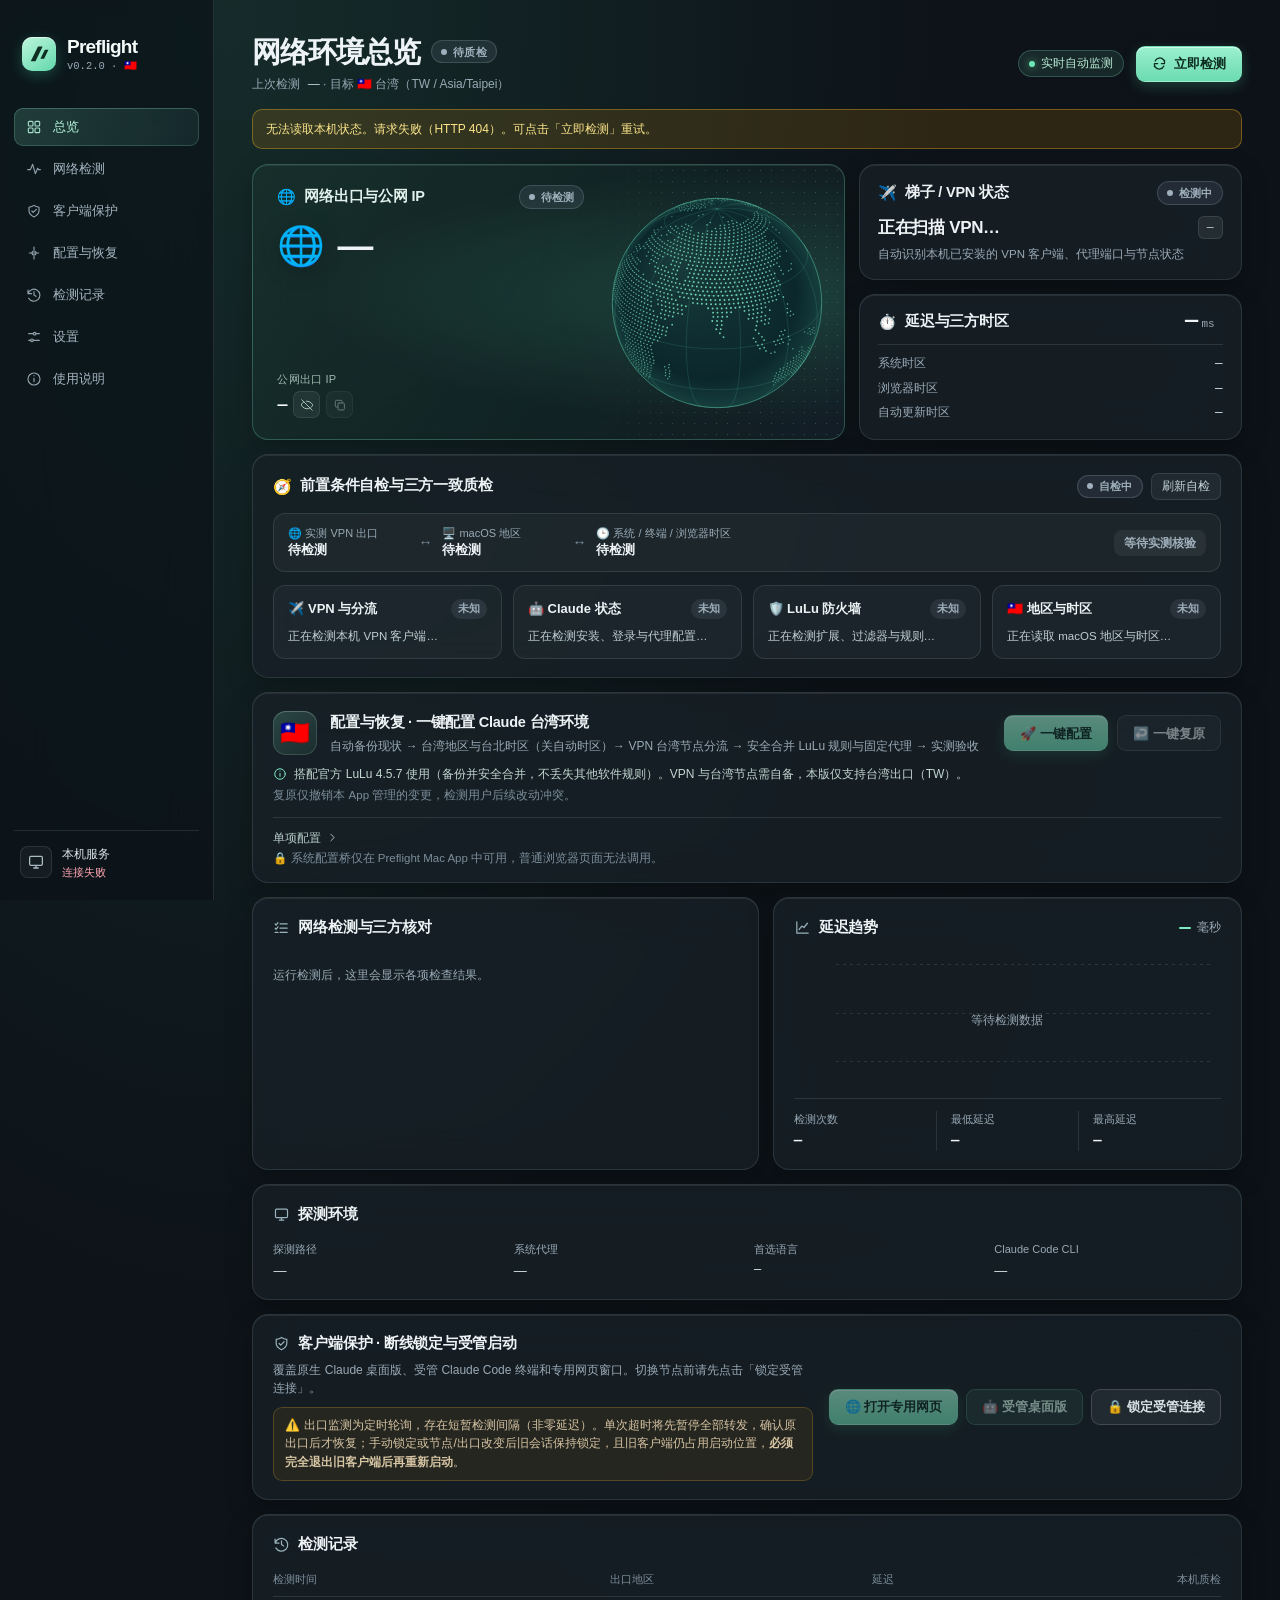
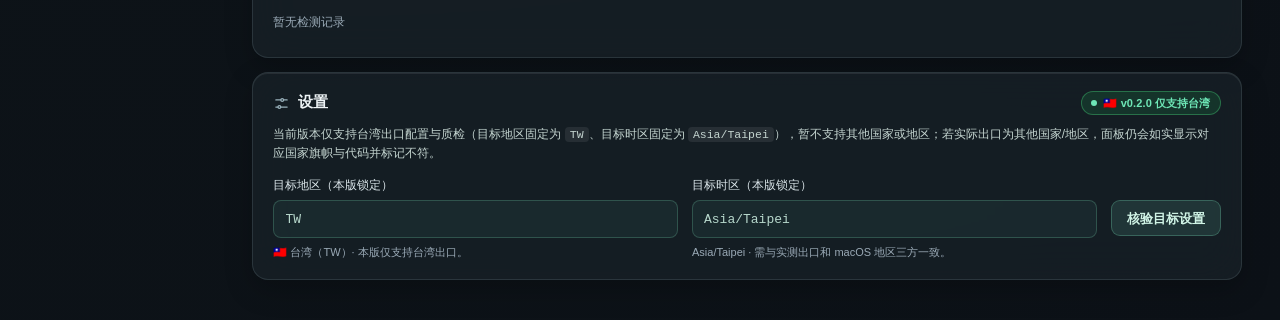
==== commit d4c5737c: "Show exit IP by default, always-on 3s readiness/node-switch auto-refresh, and remove manual toggle" ====
--- a/preflight/static/index.html
+++ b/preflight/static/index.html
@@ -68,7 +68,7 @@
         <p class="updated">上次检测 <time id="last-updated">—</time> · 目标 🇹🇼 台湾（TW / Asia/Taipei）</p>
       </div>
       <div class="intro-actions">
-        <label class="switch-control" for="auto-refresh"><input type="checkbox" id="auto-refresh" role="switch"><span class="switch-track" aria-hidden="true"></span><span>自动刷新</span></label>
+        <span class="live-indicator" title="每 3 秒自动监测节点与前置条件，切节点后立即重测出口">实时自动监测</span>
         <button id="refresh-button" class="button primary-button" type="button"><svg class="icon" aria-hidden="true"><use href="#i-refresh"/></svg><span>立即检测</span></button>
       </div>
     </header>
@@ -94,7 +94,7 @@
             <span class="field-caption">公网出口 IP</span>
             <div class="ip-line">
               <span id="exit-ip">—</span>
-              <button id="ip-toggle" type="button" class="icon-button" aria-label="显示完整 IP" aria-pressed="false" title="显示或隐藏完整 IP"><svg class="icon eye-open" aria-hidden="true"><use href="#i-eye"/></svg><svg class="icon eye-closed" aria-hidden="true"><use href="#i-eye-off"/></svg></button>
+              <button id="ip-toggle" type="button" class="icon-button" aria-label="隐藏完整 IP" aria-pressed="true" title="显示或隐藏完整 IP"><svg class="icon eye-open" aria-hidden="true"><use href="#i-eye"/></svg><svg class="icon eye-closed" aria-hidden="true"><use href="#i-eye-off"/></svg></button>
               <button id="ip-copy" type="button" class="icon-button" aria-label="复制 IP" title="复制公网 IP" disabled><svg class="icon" aria-hidden="true"><use href="#i-copy"/></svg></button>
               <span id="ip-copy-hint" class="copy-hint" role="status" aria-live="polite"></span>
             </div>
--- a/preflight/static/styles.css
+++ b/preflight/static/styles.css
@@ -102,7 +102,18 @@
 h1 { font-size: clamp(24px, 2.3vw, 32px); font-weight: 660; letter-spacing: -.04em; line-height: 1.2; }
 .updated { font-size: 12px; color: var(--muted); margin-top: 6px; }
 .updated time { margin-left: 4px; font-variant-numeric: tabular-nums; color: #c4d0d6; }
-.intro-actions { display: flex; align-items: center; gap: 14px; }
+.intro-actions { display: flex; align-items: center; gap: 12px; }
+.live-indicator {
+  display: inline-flex; align-items: center; gap: 6px;
+  padding: 4px 10px; border-radius: 999px;
+  font-size: 11.5px; font-weight: 560; color: #b7e9d4;
+  background: rgba(126, 232, 192, 0.1); border: 1px solid rgba(126, 232, 192, 0.24);
+  white-space: nowrap;
+}
+.live-indicator::before {
+  content: ""; width: 6px; height: 6px; border-radius: 50%;
+  background: var(--good); box-shadow: 0 0 8px rgba(110, 231, 183, 0.75);
+}
 
 .switch-control { position: relative; display: inline-flex; align-items: center; gap: 8px; color: #c1ced5; font-size: 12px; white-space: nowrap; cursor: pointer; }
 .switch-control input { position: absolute; opacity: 0; width: 1px; height: 1px; }
